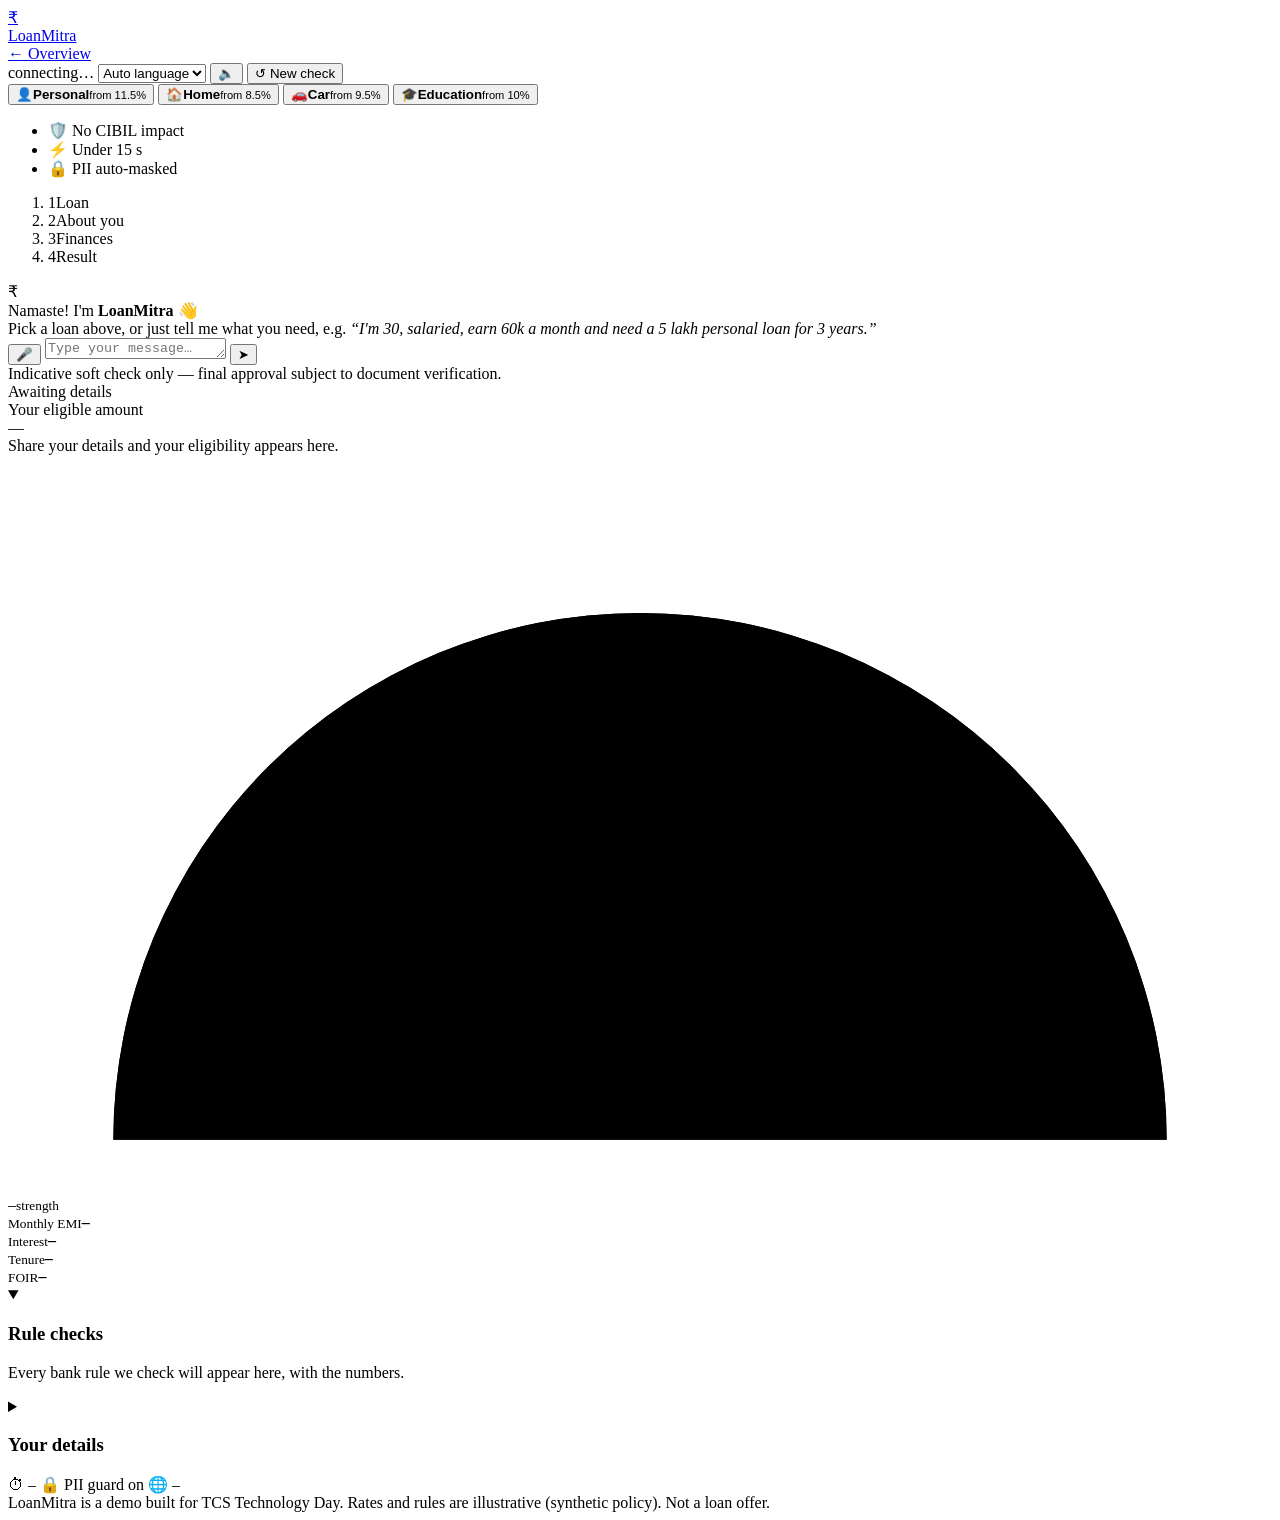
==== frontend/chat.html @ fb0022bc "Landing page tells the story; chatbot moves to /chat / : problem statement, requirement-by-requireme" ====
<!doctype html>
<html lang="en">
<head>
  <meta charset="utf-8">
  <meta name="viewport" content="width=device-width, initial-scale=1">
  <title>LoanMitra — Check Loan Eligibility</title>
  <link rel="preconnect" href="https://fonts.googleapis.com">
  <link href="https://fonts.googleapis.com/css2?family=Inter:wght@400;500;600;700;800&family=Noto+Sans+Devanagari:wght@400;600&display=swap" rel="stylesheet">
  <link rel="stylesheet" href="/static/styles.css">
</head>
<body>
  <header class="topbar">
    <div class="wrap topbar-inner">
      <a class="brand" href="/" title="Back to overview">
        <div class="logo" aria-hidden="true">₹</div>
        <div>
          <div class="brand-name">LoanMitra</div>
          <div class="brand-sub">← Overview</div>
        </div>
      </a>
      <div class="controls">
        <span id="modeBadge" class="badge badge-muted" title="Which engine is answering">connecting…</span>
        <select id="langSelect" class="select" title="Reply language" aria-label="Reply language">
          <option value="auto">Auto language</option>
          <option value="en">English</option>
          <option value="hi">हिंदी</option>
          <option value="hinglish">Hinglish</option>
        </select>
        <button id="ttsBtn" class="icon-btn" title="Read replies aloud" aria-pressed="false" aria-label="Read replies aloud">🔈</button>
        <button id="resetBtn" class="btn-ghost">↺ New check</button>
      </div>
    </div>
  </header>

  <section class="appbar">
    <div class="wrap">
      <div class="products" role="tablist" aria-label="Choose a loan">
        <button class="product" data-type="personal" role="tab"><span class="p-ico">👤</span><span><b>Personal</b><small>from 11.5%</small></span></button>
        <button class="product" data-type="home" role="tab"><span class="p-ico">🏠</span><span><b>Home</b><small>from 8.5%</small></span></button>
        <button class="product" data-type="auto" role="tab"><span class="p-ico">🚗</span><span><b>Car</b><small>from 9.5%</small></span></button>
        <button class="product" data-type="education" role="tab"><span class="p-ico">🎓</span><span><b>Education</b><small>from 10%</small></span></button>
      </div>
      <ul class="trust">
        <li>🛡️ No CIBIL impact</li><li>⚡ Under 15 s</li><li>🔒 PII auto-masked</li>
      </ul>
    </div>
  </section>

  <main class="wrap layout">
    <!-- ================= Chat ================= -->
    <section class="chat card" aria-label="Chat with LoanMitra">
      <ol class="stepper" id="stepper" aria-label="Progress">
        <li data-step="0"><span>1</span>Loan</li>
        <li data-step="1"><span>2</span>About you</li>
        <li data-step="2"><span>3</span>Finances</li>
        <li data-step="3"><span>4</span>Result</li>
      </ol>

      <div id="messages" class="messages" aria-live="polite">
        <div class="msg bot">
          <div class="avatar" aria-hidden="true">₹</div>
          <div class="bubble">
            Namaste! I'm <b>LoanMitra</b> 👋<br>
            Pick a loan above, or just tell me what you need, e.g. <i>“I'm 30, salaried, earn 60k a month and need a 5 lakh personal loan for 3 years.”</i>
          </div>
        </div>
      </div>

      <div id="quick" class="quick" aria-label="Quick replies"></div>

      <form id="composer" class="composer" autocomplete="off">
        <button type="button" id="micBtn" class="mic" title="Speak" aria-label="Speak">🎤</button>
        <textarea id="input" rows="1" placeholder="Type your message…" aria-label="Message"></textarea>
        <button type="submit" id="sendBtn" class="btn-primary" aria-label="Send">➤</button>
      </form>
      <div class="hint">Indicative soft check only — final approval subject to document verification.</div>
    </section>

    <!-- ================= Result / dashboard ================= -->
    <aside class="dash">
      <div class="card result" id="resultCard">
        <div class="result-top">
          <div>
            <div id="statusPill" class="pill pill-idle">Awaiting details</div>
            <div class="result-label" id="resultLabel">Your eligible amount</div>
            <div class="result-amount" id="resultAmount">—</div>
            <div class="result-sub" id="resultSub">Share your details and your eligibility appears here.</div>
          </div>
          <div class="gauge-wrap">
            <svg class="gauge" viewBox="0 0 120 70" aria-hidden="true">
              <path class="gauge-track" d="M10 65 A50 50 0 0 1 110 65" />
              <path id="gaugeFill" class="gauge-fill" d="M10 65 A50 50 0 0 1 110 65" />
            </svg>
            <div class="gauge-label"><span id="gaugeScore">–</span><small>strength</small></div>
          </div>
        </div>
        <div class="kpis">
          <div class="kpi"><small>Monthly EMI</small><strong id="kpiEmi">–</strong></div>
          <div class="kpi"><small>Interest</small><strong id="kpiRate">–</strong></div>
          <div class="kpi"><small>Tenure</small><strong id="kpiTenure">–</strong></div>
          <div class="kpi"><small>FOIR</small><strong id="kpiFoir">–</strong></div>
        </div>
      </div>

      <div class="card" id="simCard" hidden>
        <h3>Try a different amount or tenure</h3>
        <label class="slider">
          <span>Loan amount <b id="simAmountVal">–</b></span>
          <input type="range" id="simAmount" min="0" max="100" step="1">
        </label>
        <label class="slider">
          <span>Tenure <b id="simTenureVal">–</b></span>
          <input type="range" id="simTenure" min="1" max="30" step="1">
        </label>
        <div class="sim-out" id="simOut" aria-live="polite"></div>
      </div>

      <div class="card" id="stepsCard" hidden>
        <h3>How to improve your chances</h3>
        <ul id="stepsList" class="steps"></ul>
      </div>

      <details class="card fold" open>
        <summary><h3>Rule checks</h3></summary>
        <ul id="checksList" class="checks"></ul>
        <p class="muted" id="checksEmpty">Every bank rule we check will appear here, with the numbers.</p>
      </details>

      <details class="card fold">
        <summary><h3>Your details <span id="profileProgress" class="muted"></span></h3></summary>
        <ul id="profileList" class="profile-list"></ul>
      </details>

      <details class="card fold" id="docsCard" hidden>
        <summary><h3>Documents to keep ready</h3></summary>
        <ul id="docsList" class="docs"></ul>
      </details>

      <div class="meta">
        <span id="latencyBadge" class="badge badge-muted">⏱ –</span>
        <span id="piiBadge" class="badge badge-muted">🔒 PII guard on</span>
        <span id="langBadge" class="badge badge-muted">🌐 –</span>
      </div>
    </aside>
  </main>

  <footer class="footer wrap">
    LoanMitra is a demo built for TCS Technology Day. Rates and rules are illustrative (synthetic policy). Not a loan offer.
  </footer>

  <script src="/static/app.js"></script>
</body>
</html>
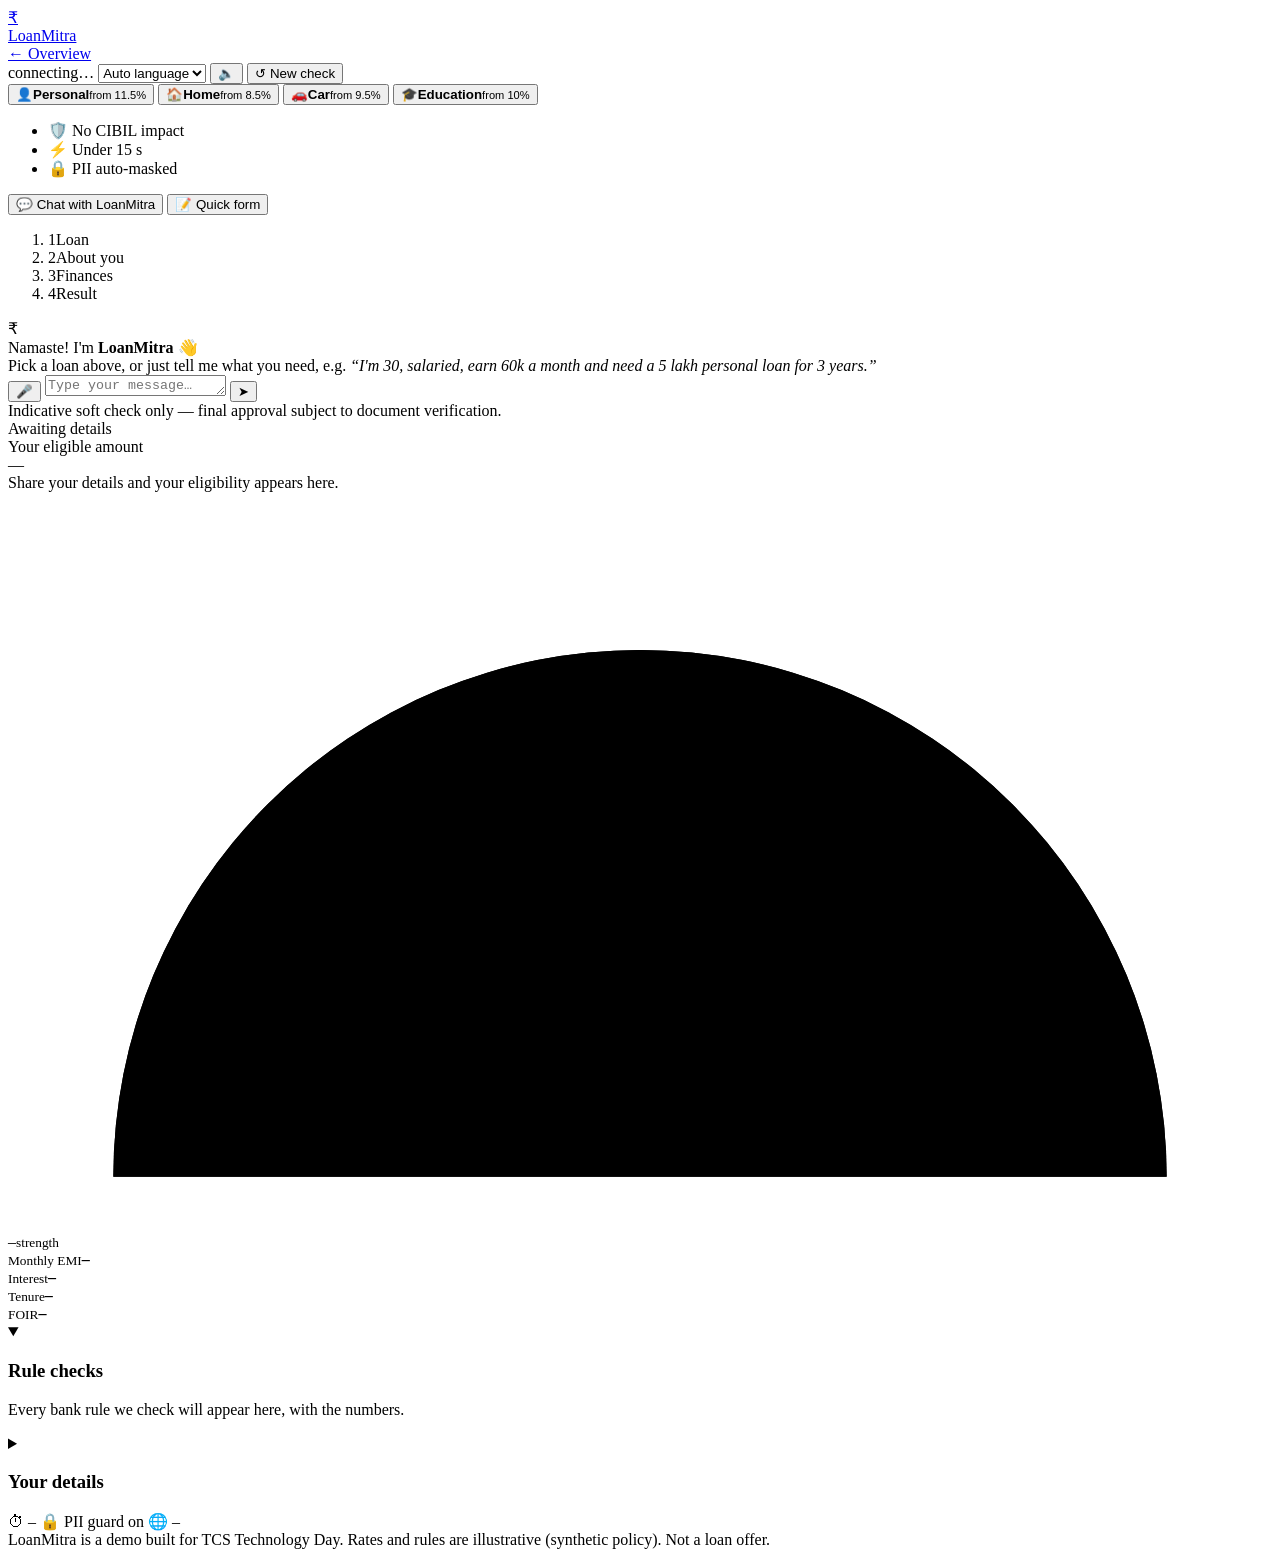
==== commit 892d862a: "Fix English-in/Hindi-out drift, shorten replies, add Quick form tab - Every model turn carries an ex" ====
--- a/frontend/chat.html
+++ b/frontend/chat.html
@@ -49,6 +49,12 @@
   <main class="wrap layout">
     <!-- ================= Chat ================= -->
     <section class="chat card" aria-label="Chat with LoanMitra">
+      <div class="mode-tabs" role="tablist" aria-label="How do you want to check?">
+        <button type="button" class="mode-tab" id="tabChat" role="tab" aria-selected="true">💬 Chat with LoanMitra</button>
+        <button type="button" class="mode-tab" id="tabForm" role="tab" aria-selected="false">📝 Quick form</button>
+      </div>
+
+      <div id="chatPanel" class="panel">
       <ol class="stepper" id="stepper" aria-label="Progress">
         <li data-step="0"><span>1</span>Loan</li>
         <li data-step="1"><span>2</span>About you</li>
@@ -74,6 +80,59 @@
         <button type="submit" id="sendBtn" class="btn-primary" aria-label="Send">➤</button>
       </form>
       <div class="hint">Indicative soft check only — final approval subject to document verification.</div>
+      </div>
+
+      <div id="formPanel" class="panel form-panel" hidden>
+        <form id="quickForm" class="qform" novalidate>
+          <p class="form-intro">Prefer a form? Fill these in and get your result instantly. Nothing is stored.</p>
+          <div class="fgrid">
+            <label class="field full"><span>Loan type</span>
+              <select id="fType" required>
+                <option value="personal">Personal loan</option>
+                <option value="home">Home loan</option>
+                <option value="auto">Car loan</option>
+                <option value="education">Education loan</option>
+              </select></label>
+            <label class="field"><span>Loan amount (₹)</span><input id="fAmount" type="number" inputmode="numeric" min="10000" step="10000" placeholder="500000" required><small class="fmt" data-for="fAmount"></small></label>
+            <label class="field"><span>Repay over (years)</span><input id="fTenure" type="number" inputmode="decimal" min="1" max="30" step="1" placeholder="3" required></label>
+            <label class="field"><span>Your age</span><input id="fAge" type="number" inputmode="numeric" min="17" max="80" placeholder="30" required></label>
+
+            <label class="field" data-show="personal home auto"><span>Employment</span>
+              <select id="fEmp">
+                <option value="salaried">Salaried</option>
+                <option value="self_employed">Self-employed / business</option>
+                <option value="not_employed">Not working</option>
+              </select></label>
+            <label class="field" data-show="personal home auto"><span>Net monthly income (₹)</span><input id="fIncome" type="number" inputmode="numeric" min="0" step="1000" placeholder="60000"><small class="fmt" data-for="fIncome"></small></label>
+            <label class="field" data-show="personal home auto"><span>Credit score (CIBIL)</span>
+              <select id="fScore">
+                <option value="780">750 and above (excellent)</option>
+                <option value="725">700 – 749 (good)</option>
+                <option value="675">650 – 699 (fair)</option>
+                <option value="620">Below 650</option>
+                <option value="unknown">I don't know</option>
+              </select></label>
+            <label class="field" data-show="personal home auto"><span>Existing EMIs per month (₹)</span><input id="fEmi" type="number" inputmode="numeric" min="0" step="500" value="0"></label>
+            <label class="field" data-show="home"><span>Property value (₹)</span><input id="fProperty" type="number" inputmode="numeric" min="100000" step="100000" placeholder="7000000"><small class="fmt" data-for="fProperty"></small></label>
+            <label class="field" data-show="auto"><span>Vehicle on-road price (₹)</span><input id="fVehicle" type="number" inputmode="numeric" min="50000" step="10000" placeholder="1000000"><small class="fmt" data-for="fVehicle"></small></label>
+
+            <label class="field" data-show="education"><span>Where is the course?</span>
+              <select id="fAbroad"><option value="false">In India</option><option value="true">Abroad</option></select></label>
+            <label class="field" data-show="education"><span>Parent / guardian monthly income (₹)</span><input id="fCoIncome" type="number" inputmode="numeric" min="0" step="1000" placeholder="80000"><small class="fmt" data-for="fCoIncome"></small></label>
+            <label class="field" data-show="education"><span>Parent / guardian credit score</span>
+              <select id="fCoScore">
+                <option value="780">750 and above</option><option value="725">700 – 749</option>
+                <option value="675">650 – 699</option><option value="620">Below 650</option><option value="unknown">Don't know</option>
+              </select></label>
+            <label class="field" data-show="education"><span>Parent / guardian EMIs per month (₹)</span><input id="fCoEmi" type="number" inputmode="numeric" min="0" step="500" value="0"></label>
+          </div>
+          <div class="form-actions">
+            <button type="submit" class="btn-cta">Check eligibility</button>
+            <span class="muted">Soft check · no CIBIL impact</span>
+          </div>
+          <div id="formResult" class="form-result" hidden aria-live="polite"></div>
+        </form>
+      </div>
     </section>
 
     <!-- ================= Result / dashboard ================= -->
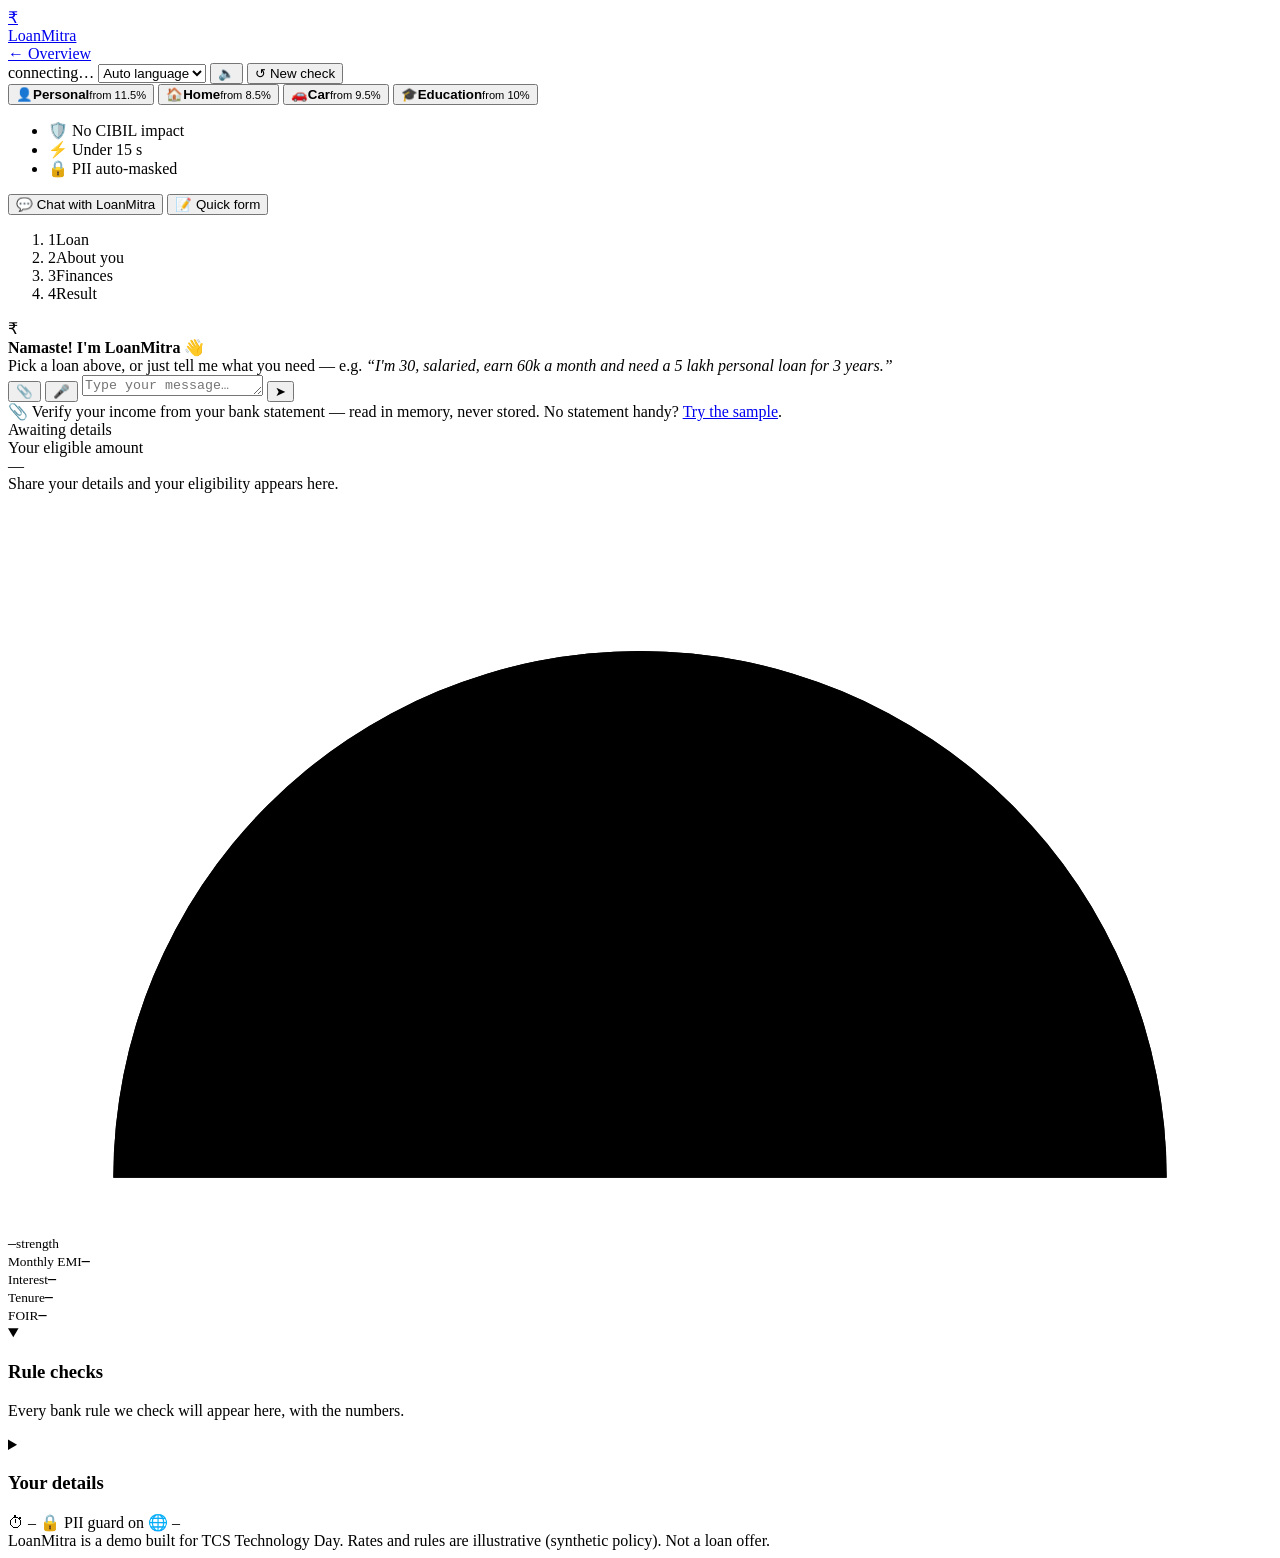
==== commit 9edd6bba: "Live bank-statement analysis (PDF/CSV, in memory) + UI fixes - /api/statement/analyze: consent requi" ====
--- a/frontend/chat.html
+++ b/frontend/chat.html
@@ -5,7 +5,7 @@
   <meta name="viewport" content="width=device-width, initial-scale=1">
   <title>LoanMitra — Check Loan Eligibility</title>
   <link rel="preconnect" href="https://fonts.googleapis.com">
-  <link href="https://fonts.googleapis.com/css2?family=Inter:wght@400;500;600;700;800&family=Noto+Sans+Devanagari:wght@400;600&display=swap" rel="stylesheet">
+  <link href="https://fonts.googleapis.com/css2?family=Syne:wght@700;800&family=Manrope:wght@400;500;600;700;800&family=Noto+Sans+Devanagari:wght@400;600&display=swap" rel="stylesheet">
   <link rel="stylesheet" href="/static/styles.css">
 </head>
 <body>
@@ -25,6 +25,15 @@
           <option value="en">English</option>
           <option value="hi">हिंदी</option>
           <option value="hinglish">Hinglish</option>
+          <option value="bn">বাংলা</option>
+          <option value="ta">தமிழ்</option>
+          <option value="te">తెలుగు</option>
+          <option value="mr">मराठी</option>
+          <option value="gu">ગુજરાતી</option>
+          <option value="kn">ಕನ್ನಡ</option>
+          <option value="ml">മലയാളം</option>
+          <option value="pa">ਪੰਜਾਬੀ</option>
+          <option value="od">ଓଡ଼ିଆ</option>
         </select>
         <button id="ttsBtn" class="icon-btn" title="Read replies aloud" aria-pressed="false" aria-label="Read replies aloud">🔈</button>
         <button id="resetBtn" class="btn-ghost">↺ New check</button>
@@ -65,26 +74,40 @@
       <div id="messages" class="messages" aria-live="polite">
         <div class="msg bot">
           <div class="avatar" aria-hidden="true">₹</div>
-          <div class="bubble">
-            Namaste! I'm <b>LoanMitra</b> 👋<br>
-            Pick a loan above, or just tell me what you need, e.g. <i>“I'm 30, salaried, earn 60k a month and need a 5 lakh personal loan for 3 years.”</i>
-          </div>
+          <div class="bubble welcome"><b>Namaste! I'm LoanMitra 👋</b><br>Pick a loan above, or just tell me what you need — e.g. <i>“I'm 30, salaried, earn 60k a month and need a 5 lakh personal loan for 3 years.”</i></div>
         </div>
       </div>
 
       <div id="quick" class="quick" aria-label="Quick replies"></div>
 
       <form id="composer" class="composer" autocomplete="off">
+        <button type="button" id="attachBtn" class="mic" title="Upload bank statement (PDF/CSV) to verify income" aria-label="Upload bank statement">📎</button>
+        <input type="file" id="stmtFile" accept=".pdf,.csv,application/pdf,text/csv" hidden>
         <button type="button" id="micBtn" class="mic" title="Speak" aria-label="Speak">🎤</button>
         <textarea id="input" rows="1" placeholder="Type your message…" aria-label="Message"></textarea>
         <button type="submit" id="sendBtn" class="btn-primary" aria-label="Send">➤</button>
       </form>
-      <div class="hint">Indicative soft check only — final approval subject to document verification.</div>
+      <div class="hint">📎 Verify your income from your bank statement — read in memory, never stored. No statement handy? <a href="/static/sample_statement.pdf" download>Try the sample</a>.</div>
       </div>
 
       <div id="formPanel" class="panel form-panel" hidden>
         <form id="quickForm" class="qform" novalidate>
           <p class="form-intro">Prefer a form? Fill these in and get your result instantly. Nothing is stored.</p>
+          <div class="autofill">
+            <div class="autofill-head"><b>⚡ Fetch my details</b> <span class="sim-tag">simulated bureau + Account Aggregator</span></div>
+            <div class="autofill-row">
+              <input id="fMobile4" type="text" inputmode="numeric" maxlength="4" pattern="[0-9]{4}" placeholder="Mobile last 4 digits" aria-label="Mobile number, last 4 digits">
+              <label class="consent"><input id="fConsent" type="checkbox"> I consent to a soft credit check and bank-statement read</label>
+              <button type="button" id="fetchBtn" class="btn-ghost">Fetch</button>
+            </div>
+            <div id="fetchOut" class="muted" aria-live="polite"></div>
+            <div class="autofill-head stmt-head"><b>📄 Or verify from your bank statement</b> <span class="live-tag">live analysis · not stored</span></div>
+            <div class="autofill-row">
+              <input type="file" id="fStmt" accept=".pdf,.csv,application/pdf,text/csv" aria-label="Bank statement PDF or CSV">
+              <a class="muted" href="/static/sample_statement.pdf" download>Sample statement</a>
+            </div>
+            <div id="stmtOut" class="muted" aria-live="polite"></div>
+          </div>
           <div class="fgrid">
             <label class="field full"><span>Loan type</span>
               <select id="fType" required>
@@ -159,6 +182,11 @@
           <div class="kpi"><small>Tenure</small><strong id="kpiTenure">–</strong></div>
           <div class="kpi"><small>FOIR</small><strong id="kpiFoir">–</strong></div>
         </div>
+      </div>
+
+      <div class="card" id="lendersCard" hidden>
+        <h3>Compare banks <span class="sim-tag">simulated lender panel</span></h3>
+        <div id="lendersList" class="lenders"></div>
       </div>
 
       <div class="card" id="simCard" hidden>
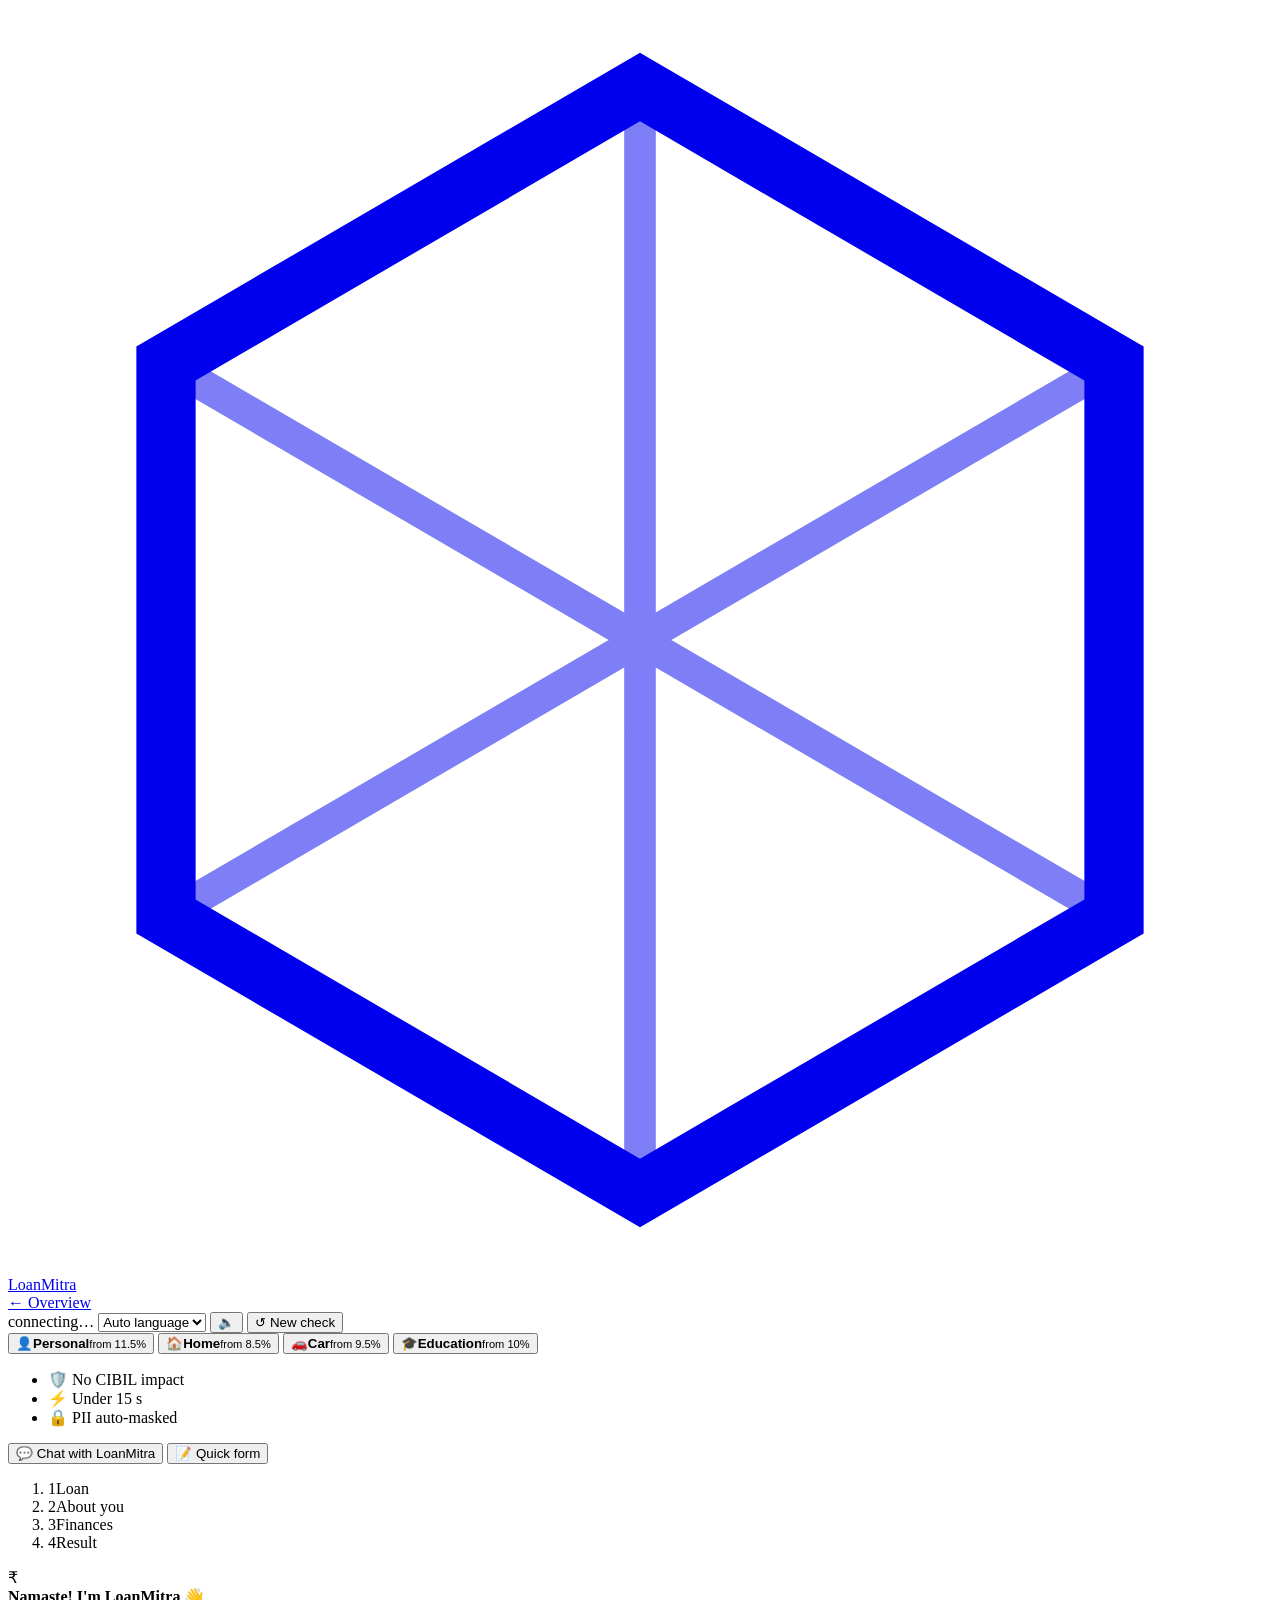
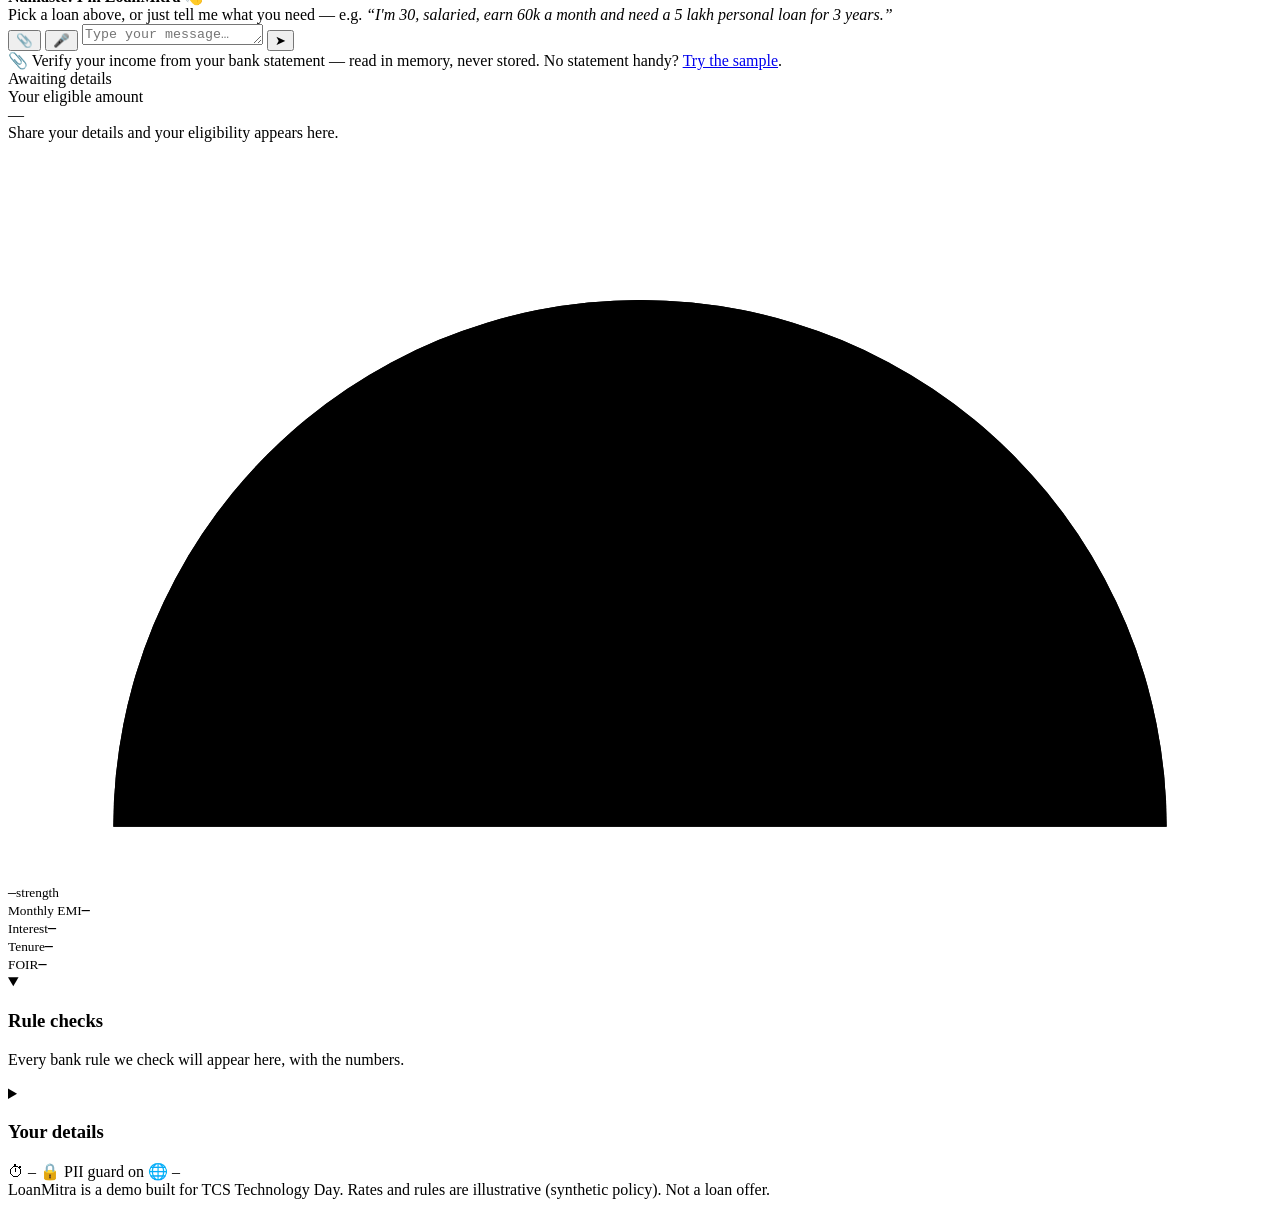
==== commit 6e2aa2eb: "Ice-inspired redesign with an original Three.js scroll story - Design tokens: #A0A5B1 atmosphere, #D" ====
--- a/frontend/chat.html
+++ b/frontend/chat.html
@@ -5,14 +5,14 @@
   <meta name="viewport" content="width=device-width, initial-scale=1">
   <title>LoanMitra — Check Loan Eligibility</title>
   <link rel="preconnect" href="https://fonts.googleapis.com">
-  <link href="https://fonts.googleapis.com/css2?family=Syne:wght@700;800&family=Manrope:wght@400;500;600;700;800&family=Noto+Sans+Devanagari:wght@400;600&display=swap" rel="stylesheet">
+  <link href="https://fonts.googleapis.com/css2?family=Instrument+Serif:ital@0;1&family=Inter:wght@400;500;600;700&family=JetBrains+Mono:wght@400;500&family=Noto+Sans+Devanagari:wght@400;600&display=swap" rel="stylesheet">
   <link rel="stylesheet" href="/static/styles.css">
 </head>
 <body>
   <header class="topbar">
     <div class="wrap topbar-inner">
       <a class="brand" href="/" title="Back to overview">
-        <div class="logo" aria-hidden="true">₹</div>
+        <svg class="logo-mark" viewBox="0 0 32 32" aria-hidden="true"><path d="M16 2 28 9v14l-12 7L4 23V9z" fill="none" stroke="currentColor" stroke-width="1.5"/><path d="M16 2v28M4 9l24 14M28 9 4 23" stroke="currentColor" stroke-width=".8" opacity=".5"/></svg>
         <div>
           <div class="brand-name">LoanMitra</div>
           <div class="brand-sub">← Overview</div>
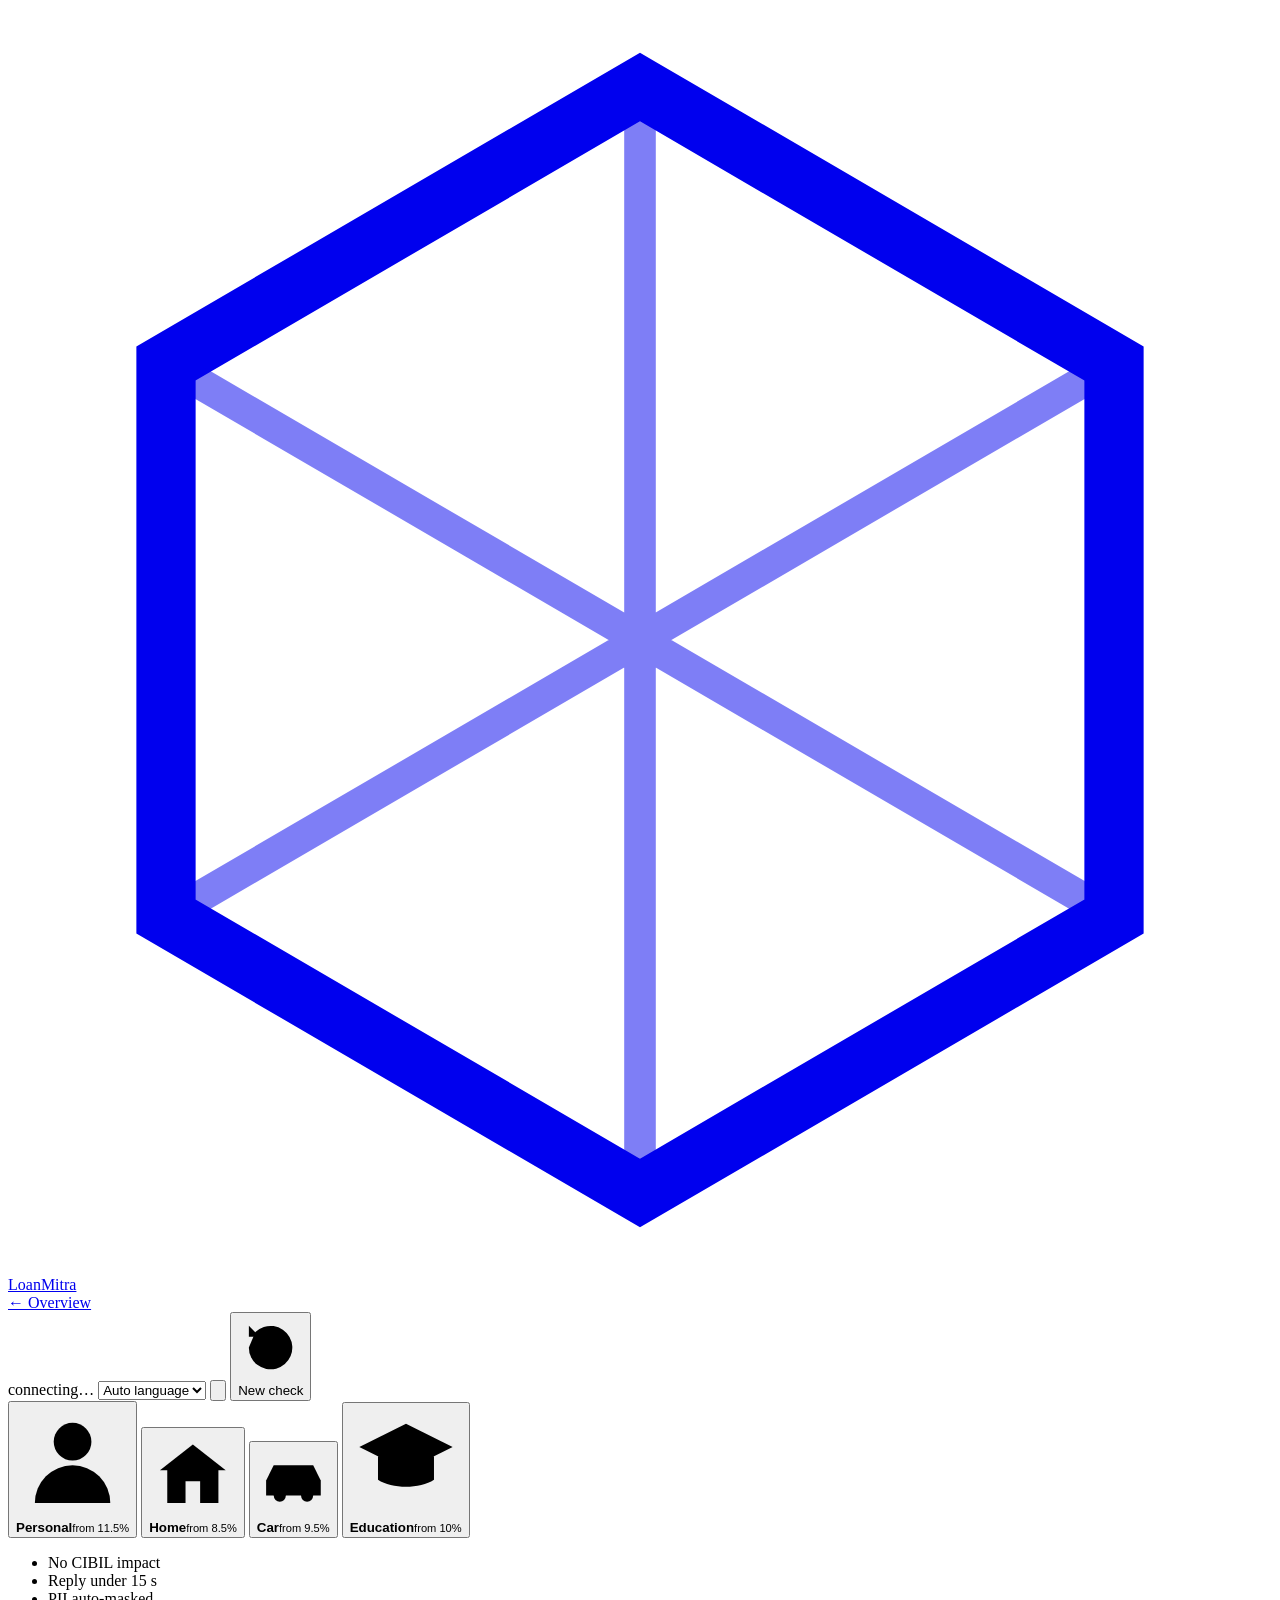
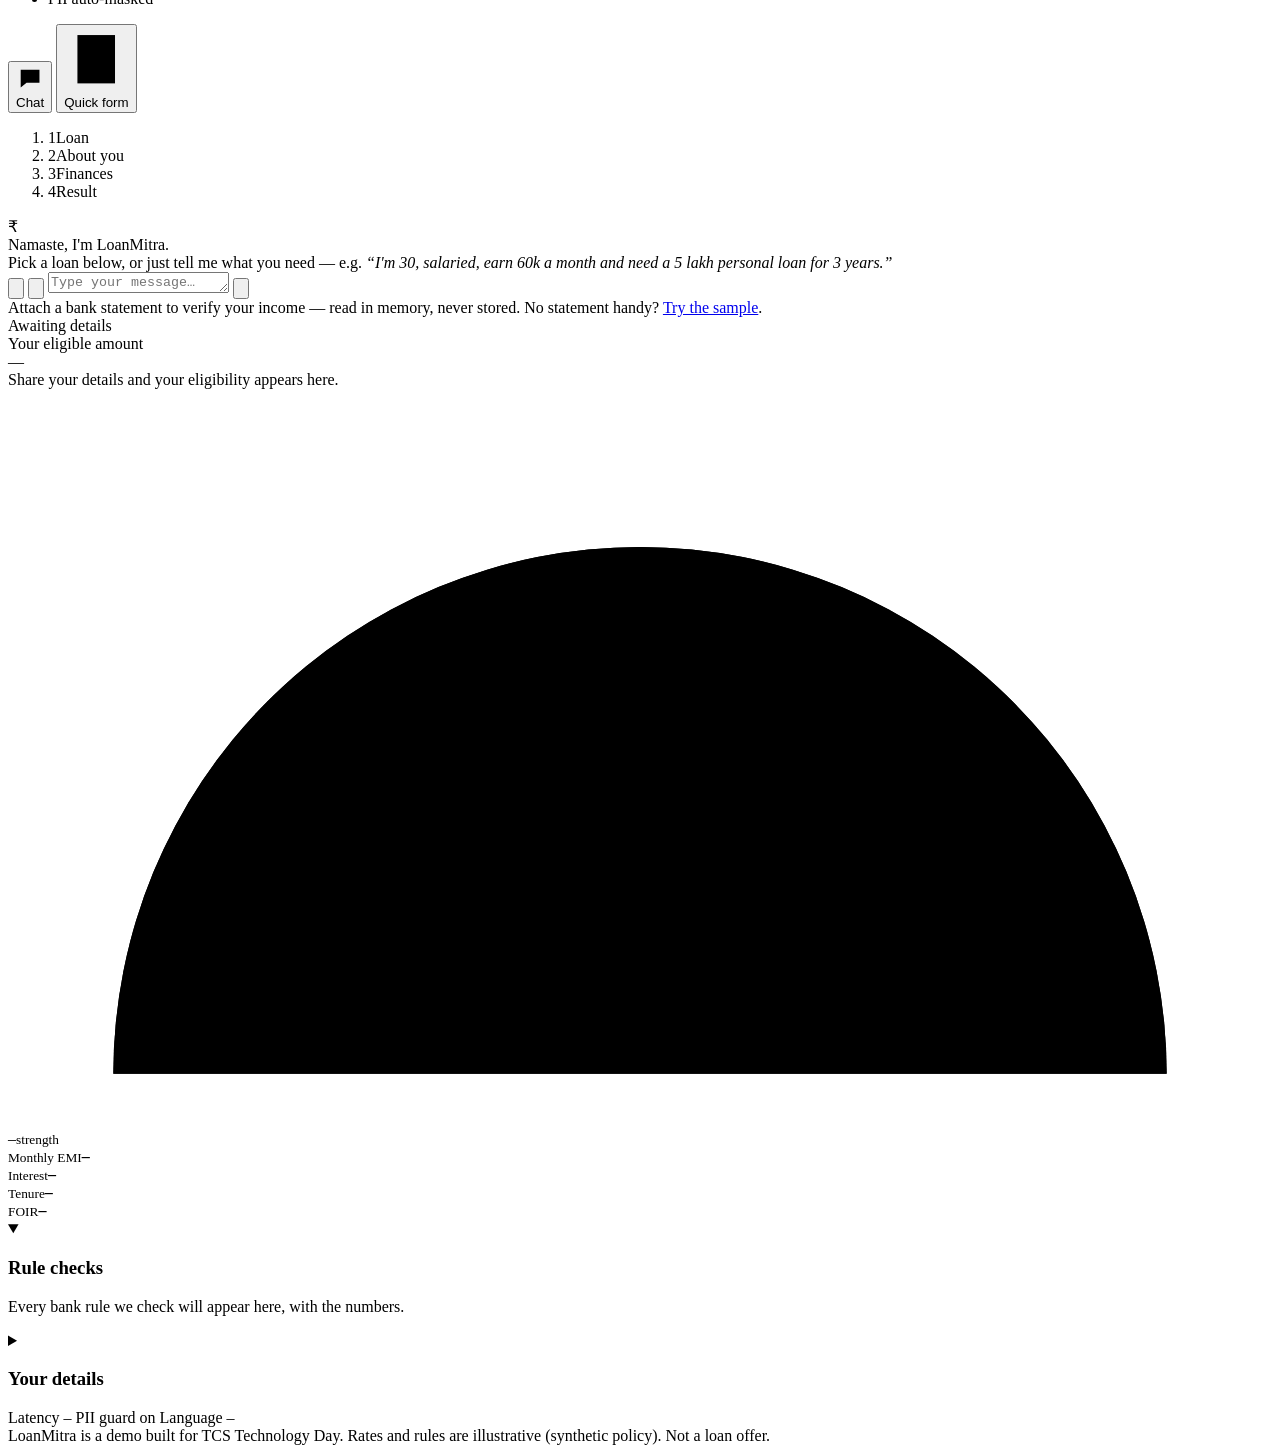
==== commit b41396c6: "Unify chat page with the ice design system; add realistic demo bank statement" ====
--- a/frontend/chat.html
+++ b/frontend/chat.html
@@ -35,8 +35,8 @@
           <option value="pa">ਪੰਜਾਬੀ</option>
           <option value="od">ଓଡ଼ିଆ</option>
         </select>
-        <button id="ttsBtn" class="icon-btn" title="Read replies aloud" aria-pressed="false" aria-label="Read replies aloud">🔈</button>
-        <button id="resetBtn" class="btn-ghost">↺ New check</button>
+        <button id="ttsBtn" class="icon-btn" title="Read replies aloud" aria-pressed="false" aria-label="Read replies aloud"><svg class="ico" viewBox="0 0 24 24" aria-hidden="true"><path d="M4 9h4l5-4v14l-5-4H4z"/><path d="M17 10l4 4M21 10l-4 4"/></svg></button>
+        <button id="resetBtn" class="btn-ghost"><svg class="ico" viewBox="0 0 24 24" aria-hidden="true"><path d="M4 12a8 8 0 1 0 2.4-5.7"/><path d="M4 4v4h4"/></svg><span class="resetText">New check</span></button>
       </div>
     </div>
   </header>
@@ -44,13 +44,13 @@
   <section class="appbar">
     <div class="wrap">
       <div class="products" role="tablist" aria-label="Choose a loan">
-        <button class="product" data-type="personal" role="tab"><span class="p-ico">👤</span><span><b>Personal</b><small>from 11.5%</small></span></button>
-        <button class="product" data-type="home" role="tab"><span class="p-ico">🏠</span><span><b>Home</b><small>from 8.5%</small></span></button>
-        <button class="product" data-type="auto" role="tab"><span class="p-ico">🚗</span><span><b>Car</b><small>from 9.5%</small></span></button>
-        <button class="product" data-type="education" role="tab"><span class="p-ico">🎓</span><span><b>Education</b><small>from 10%</small></span></button>
+        <button class="product" data-type="personal" role="tab"><svg class="ico" viewBox="0 0 24 24" aria-hidden="true"><circle cx="12" cy="8" r="4"/><path d="M4 21a8 8 0 0 1 16 0"/></svg><span><b>Personal</b><small>from 11.5%</small></span></button>
+        <button class="product" data-type="home" role="tab"><svg class="ico" viewBox="0 0 24 24" aria-hidden="true"><path d="M3 11 12 4l9 7"/><path d="M5 10v10h14V10M10 20v-6h4v6"/></svg><span><b>Home</b><small>from 8.5%</small></span></button>
+        <button class="product" data-type="auto" role="tab"><svg class="ico" viewBox="0 0 24 24" aria-hidden="true"><path d="M5 17H3v-5l2.5-5h13L21 12v5h-2"/><circle cx="7.5" cy="17" r="2"/><circle cx="16.5" cy="17" r="2"/><path d="M9.5 17h5M3 12h18"/></svg><span><b>Car</b><small>from 9.5%</small></span></button>
+        <button class="product" data-type="education" role="tab"><svg class="ico" viewBox="0 0 24 24" aria-hidden="true"><path d="M2 9l10-5 10 5-10 5z"/><path d="M6 11v5c3 2 9 2 12 0v-5M22 9v6"/></svg><span><b>Education</b><small>from 10%</small></span></button>
       </div>
       <ul class="trust">
-        <li>🛡️ No CIBIL impact</li><li>⚡ Under 15 s</li><li>🔒 PII auto-masked</li>
+        <li>No CIBIL impact</li><li>Reply under 15 s</li><li>PII auto-masked</li>
       </ul>
     </div>
   </section>
@@ -59,8 +59,8 @@
     <!-- ================= Chat ================= -->
     <section class="chat card" aria-label="Chat with LoanMitra">
       <div class="mode-tabs" role="tablist" aria-label="How do you want to check?">
-        <button type="button" class="mode-tab" id="tabChat" role="tab" aria-selected="true">💬 Chat with LoanMitra</button>
-        <button type="button" class="mode-tab" id="tabForm" role="tab" aria-selected="false">📝 Quick form</button>
+        <button type="button" class="mode-tab" id="tabChat" role="tab" aria-selected="true"><svg class="ico" viewBox="0 0 24 24" aria-hidden="true"><path d="M4 5h16v11H9l-5 4z"/></svg>Chat</button>
+        <button type="button" class="mode-tab" id="tabForm" role="tab" aria-selected="false"><svg class="ico" viewBox="0 0 24 24" aria-hidden="true"><rect x="5" y="3" width="14" height="18"/><path d="M9 8h6M9 12h6M9 16h4"/></svg>Quick form</button>
       </div>
 
       <div id="chatPanel" class="panel">
@@ -74,37 +74,37 @@
       <div id="messages" class="messages" aria-live="polite">
         <div class="msg bot">
           <div class="avatar" aria-hidden="true">₹</div>
-          <div class="bubble welcome"><b>Namaste! I'm LoanMitra 👋</b><br>Pick a loan above, or just tell me what you need — e.g. <i>“I'm 30, salaried, earn 60k a month and need a 5 lakh personal loan for 3 years.”</i></div>
+          <div class="bubble welcome"><div class="lead">Namaste, I'm LoanMitra.</div>Pick a loan below, or just tell me what you need — e.g. <i>“I'm 30, salaried, earn 60k a month and need a 5 lakh personal loan for 3 years.”</i></div>
         </div>
       </div>
 
       <div id="quick" class="quick" aria-label="Quick replies"></div>
 
       <form id="composer" class="composer" autocomplete="off">
-        <button type="button" id="attachBtn" class="mic" title="Upload bank statement (PDF/CSV) to verify income" aria-label="Upload bank statement">📎</button>
+        <button type="button" id="attachBtn" class="mic" aria-label="Upload bank statement (PDF or CSV)"><svg class="ico" viewBox="0 0 24 24" aria-hidden="true"><path d="M20 11.5 12 19.5a5 5 0 0 1-7-7l8-8a3.3 3.3 0 0 1 4.7 4.7l-8 8a1.7 1.7 0 0 1-2.4-2.4l7.4-7.4"/></svg></button>
         <input type="file" id="stmtFile" accept=".pdf,.csv,application/pdf,text/csv" hidden>
-        <button type="button" id="micBtn" class="mic" title="Speak" aria-label="Speak">🎤</button>
+        <button type="button" id="micBtn" class="mic" aria-label="Speak"><svg class="ico" viewBox="0 0 24 24" aria-hidden="true"><rect x="9" y="3" width="6" height="11" rx="3"/><path d="M5 11a7 7 0 0 0 14 0M12 18v3"/></svg></button>
         <textarea id="input" rows="1" placeholder="Type your message…" aria-label="Message"></textarea>
-        <button type="submit" id="sendBtn" class="btn-primary" aria-label="Send">➤</button>
+        <button type="submit" id="sendBtn" class="btn-primary" aria-label="Send"><svg class="ico" viewBox="0 0 24 24" aria-hidden="true"><path d="M5 12h14M13 6l6 6-6 6"/></svg></button>
       </form>
-      <div class="hint">📎 Verify your income from your bank statement — read in memory, never stored. No statement handy? <a href="/static/sample_statement.pdf" download>Try the sample</a>.</div>
+      <div class="hint">Attach a bank statement to verify your income — read in memory, never stored. No statement handy? <a href="/static/demo_statement.pdf" download>Try the sample</a>.</div>
       </div>
 
       <div id="formPanel" class="panel form-panel" hidden>
         <form id="quickForm" class="qform" novalidate>
           <p class="form-intro">Prefer a form? Fill these in and get your result instantly. Nothing is stored.</p>
           <div class="autofill">
-            <div class="autofill-head"><b>⚡ Fetch my details</b> <span class="sim-tag">simulated bureau + Account Aggregator</span></div>
+            <div class="autofill-head"><b>Fetch my details</b> <span class="sim-tag">simulated bureau + Account Aggregator</span></div>
             <div class="autofill-row">
               <input id="fMobile4" type="text" inputmode="numeric" maxlength="4" pattern="[0-9]{4}" placeholder="Mobile last 4 digits" aria-label="Mobile number, last 4 digits">
               <label class="consent"><input id="fConsent" type="checkbox"> I consent to a soft credit check and bank-statement read</label>
               <button type="button" id="fetchBtn" class="btn-ghost">Fetch</button>
             </div>
             <div id="fetchOut" class="muted" aria-live="polite"></div>
-            <div class="autofill-head stmt-head"><b>📄 Or verify from your bank statement</b> <span class="live-tag">live analysis · not stored</span></div>
+            <div class="autofill-head stmt-head"><b>Or verify from your bank statement</b> <span class="live-tag">live analysis · not stored</span></div>
             <div class="autofill-row">
               <input type="file" id="fStmt" accept=".pdf,.csv,application/pdf,text/csv" aria-label="Bank statement PDF or CSV">
-              <a class="muted" href="/static/sample_statement.pdf" download>Sample statement</a>
+              <a class="muted" href="/static/demo_statement.pdf" download>Sample statement</a>
             </div>
             <div id="stmtOut" class="muted" aria-live="polite"></div>
           </div>
@@ -224,9 +224,9 @@
       </details>
 
       <div class="meta">
-        <span id="latencyBadge" class="badge badge-muted">⏱ –</span>
-        <span id="piiBadge" class="badge badge-muted">🔒 PII guard on</span>
-        <span id="langBadge" class="badge badge-muted">🌐 –</span>
+        <span id="latencyBadge" class="badge badge-muted">Latency –</span>
+        <span id="piiBadge" class="badge badge-muted">PII guard on</span>
+        <span id="langBadge" class="badge badge-muted">Language –</span>
       </div>
     </aside>
   </main>
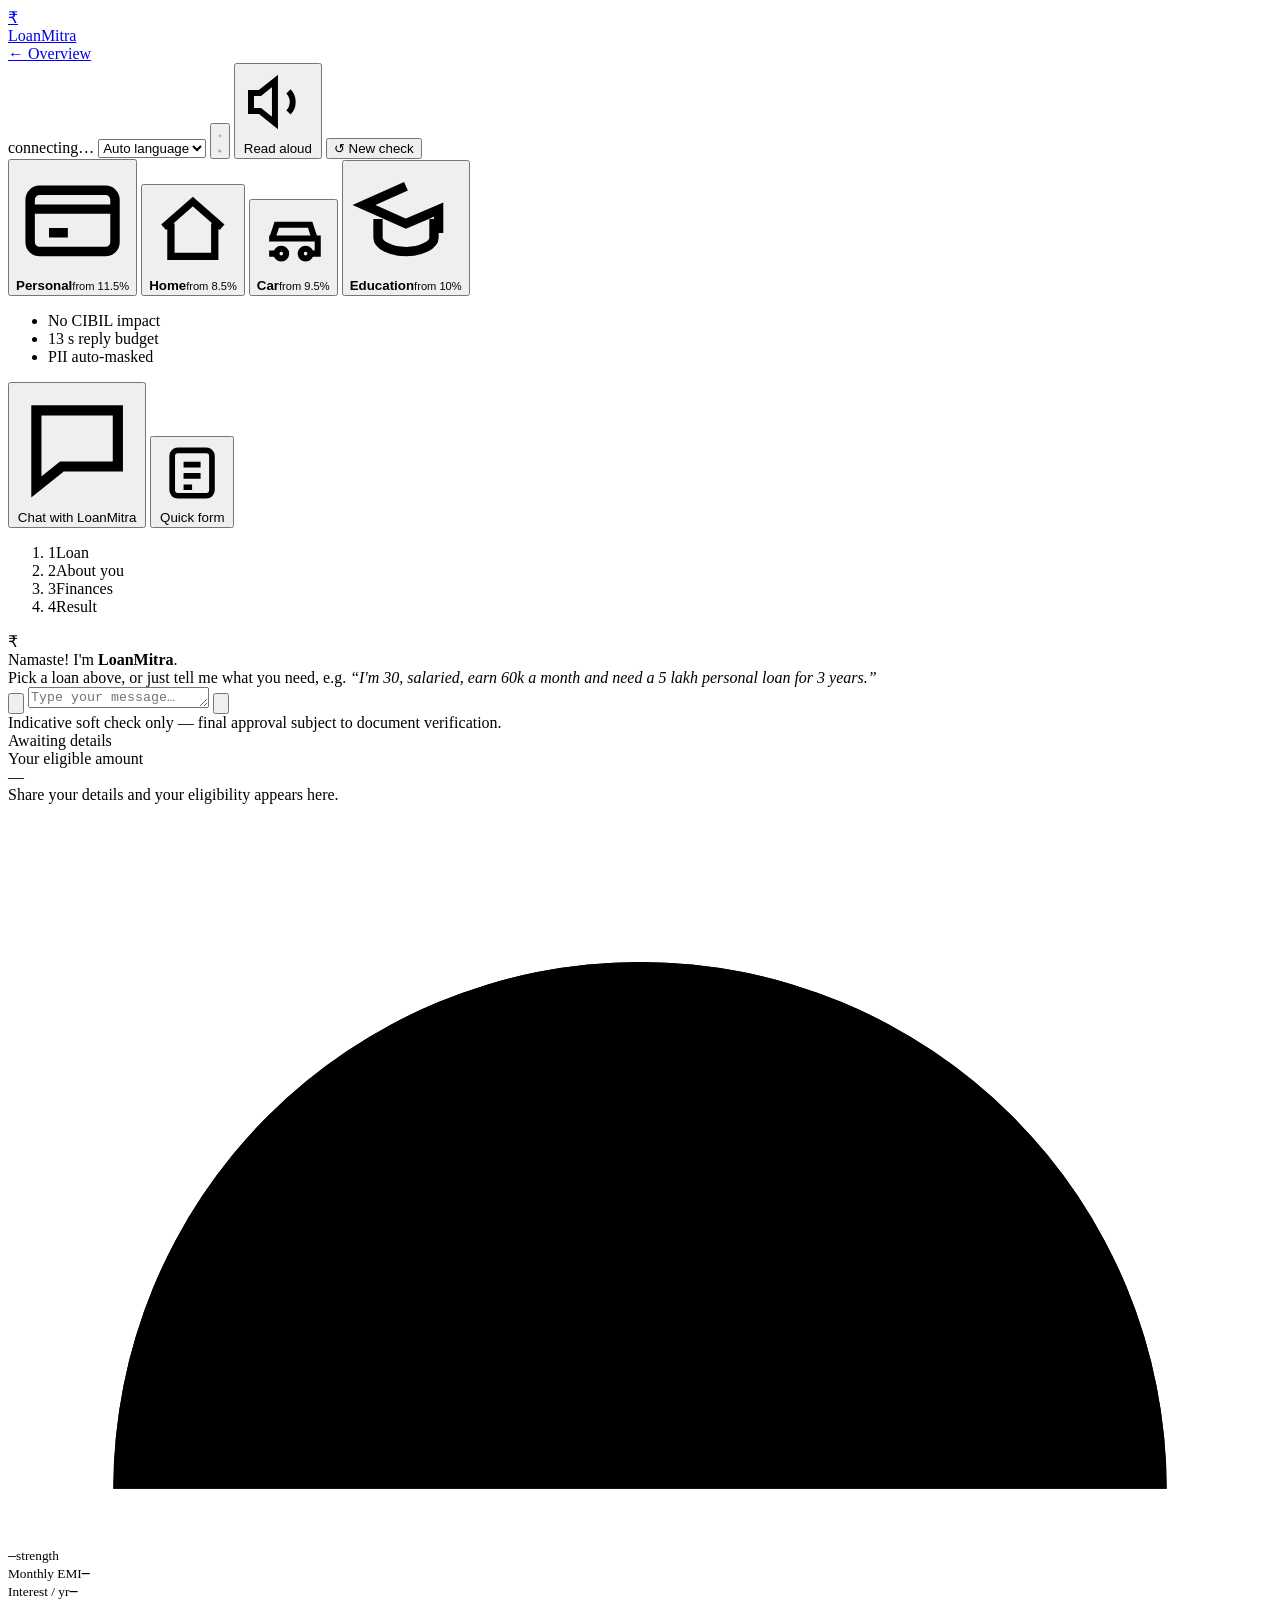
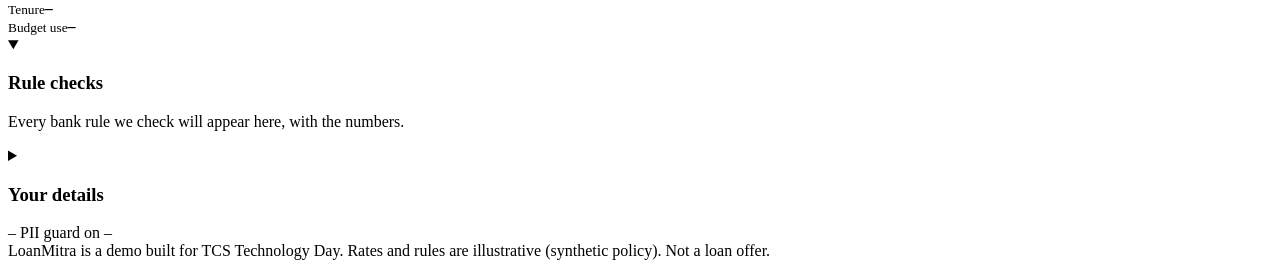
==== commit c8140a2d: "Muse: themed UI, claim fixes, nl34 alignment, LLM guards, robustness, eval upgrades - Shared theme (" ====
--- a/frontend/chat.html
+++ b/frontend/chat.html
@@ -3,16 +3,21 @@
 <head>
   <meta charset="utf-8">
   <meta name="viewport" content="width=device-width, initial-scale=1">
+  <meta name="description" content="LoanMitra — check your loan eligibility in plain words. Soft check, no CIBIL impact, nothing stored.">
   <title>LoanMitra — Check Loan Eligibility</title>
+  <link rel="icon" type="image/svg+xml" href="/static/favicon.svg">
   <link rel="preconnect" href="https://fonts.googleapis.com">
-  <link href="https://fonts.googleapis.com/css2?family=Instrument+Serif:ital@0;1&family=Inter:wght@400;500;600;700&family=JetBrains+Mono:wght@400;500&family=Noto+Sans+Devanagari:wght@400;600&display=swap" rel="stylesheet">
+  <link rel="preconnect" href="https://fonts.gstatic.com" crossorigin>
+  <link href="https://fonts.googleapis.com/css2?family=Inter:wght@400;500;600;700;800&family=Noto+Sans+Devanagari:wght@400;600&family=IBM+Plex+Mono:wght@500;600&display=swap" rel="stylesheet">
+  <link rel="stylesheet" href="/static/theme.css">
   <link rel="stylesheet" href="/static/styles.css">
 </head>
 <body>
+  <div class="topstrip" aria-hidden="true"></div>
   <header class="topbar">
     <div class="wrap topbar-inner">
       <a class="brand" href="/" title="Back to overview">
-        <svg class="logo-mark" viewBox="0 0 32 32" aria-hidden="true"><path d="M16 2 28 9v14l-12 7L4 23V9z" fill="none" stroke="currentColor" stroke-width="1.5"/><path d="M16 2v28M4 9l24 14M28 9 4 23" stroke="currentColor" stroke-width=".8" opacity=".5"/></svg>
+        <div class="logo" aria-hidden="true">₹</div>
         <div>
           <div class="brand-name">LoanMitra</div>
           <div class="brand-sub">← Overview</div>
@@ -25,18 +30,16 @@
           <option value="en">English</option>
           <option value="hi">हिंदी</option>
           <option value="hinglish">Hinglish</option>
-          <option value="bn">বাংলা</option>
-          <option value="ta">தமிழ்</option>
-          <option value="te">తెలుగు</option>
-          <option value="mr">मराठी</option>
-          <option value="gu">ગુજરાતી</option>
-          <option value="kn">ಕನ್ನಡ</option>
-          <option value="ml">മലയാളം</option>
-          <option value="pa">ਪੰਜਾਬੀ</option>
-          <option value="od">ଓଡ଼ିଆ</option>
         </select>
-        <button id="ttsBtn" class="icon-btn" title="Read replies aloud" aria-pressed="false" aria-label="Read replies aloud"><svg class="ico" viewBox="0 0 24 24" aria-hidden="true"><path d="M4 9h4l5-4v14l-5-4H4z"/><path d="M17 10l4 4M21 10l-4 4"/></svg></button>
-        <button id="resetBtn" class="btn-ghost"><svg class="ico" viewBox="0 0 24 24" aria-hidden="true"><path d="M4 12a8 8 0 1 0 2.4-5.7"/><path d="M4 4v4h4"/></svg><span class="resetText">New check</span></button>
+        <button id="themeBtn" class="icon-btn" title="Switch light / dark" aria-pressed="false" aria-label="Switch light or dark theme">
+          <svg class="sun" viewBox="0 0 24 24" fill="none" stroke="currentColor" stroke-width="2" aria-hidden="true"><circle cx="12" cy="12" r="4"/><path d="M12 2v2M12 20v2M4.9 4.9l1.4 1.4M17.7 17.7l1.4 1.4M2 12h2M20 12h2M4.9 19.1l1.4-1.4M17.7 6.3l1.4-1.4"/></svg>
+          <svg class="moon" viewBox="0 0 24 24" fill="none" stroke="currentColor" stroke-width="2" aria-hidden="true" hidden><path d="M20 13.5A8 8 0 0 1 10.5 4 8 8 0 1 0 20 13.5z"/></svg>
+        </button>
+        <button id="ttsBtn" class="icon-btn tts" title="Read replies aloud" aria-pressed="false" aria-label="Read replies aloud">
+          <svg viewBox="0 0 24 24" fill="none" stroke="currentColor" stroke-width="2" aria-hidden="true"><path d="M11 5 6 9H3v6h3l5 4z"/><path d="M15.5 8.5a5 5 0 0 1 0 7"/></svg>
+          <span class="lbl">Read aloud</span>
+        </button>
+        <button id="resetBtn" class="btn-ghost">↺ New check</button>
       </div>
     </div>
   </header>
@@ -44,13 +47,13 @@
   <section class="appbar">
     <div class="wrap">
       <div class="products" role="tablist" aria-label="Choose a loan">
-        <button class="product" data-type="personal" role="tab"><svg class="ico" viewBox="0 0 24 24" aria-hidden="true"><circle cx="12" cy="8" r="4"/><path d="M4 21a8 8 0 0 1 16 0"/></svg><span><b>Personal</b><small>from 11.5%</small></span></button>
-        <button class="product" data-type="home" role="tab"><svg class="ico" viewBox="0 0 24 24" aria-hidden="true"><path d="M3 11 12 4l9 7"/><path d="M5 10v10h14V10M10 20v-6h4v6"/></svg><span><b>Home</b><small>from 8.5%</small></span></button>
-        <button class="product" data-type="auto" role="tab"><svg class="ico" viewBox="0 0 24 24" aria-hidden="true"><path d="M5 17H3v-5l2.5-5h13L21 12v5h-2"/><circle cx="7.5" cy="17" r="2"/><circle cx="16.5" cy="17" r="2"/><path d="M9.5 17h5M3 12h18"/></svg><span><b>Car</b><small>from 9.5%</small></span></button>
-        <button class="product" data-type="education" role="tab"><svg class="ico" viewBox="0 0 24 24" aria-hidden="true"><path d="M2 9l10-5 10 5-10 5z"/><path d="M6 11v5c3 2 9 2 12 0v-5M22 9v6"/></svg><span><b>Education</b><small>from 10%</small></span></button>
+        <button class="product" data-type="personal" role="tab" aria-selected="false"><span class="p-ico"><svg viewBox="0 0 24 24" fill="none" stroke="currentColor" stroke-width="2" aria-hidden="true"><rect x="3" y="6" width="18" height="13" rx="2"/><path d="M3 10h18M7 15h4"/></svg></span><span><b>Personal</b><small>from 11.5%</small></span></button>
+        <button class="product" data-type="home" role="tab" aria-selected="false"><span class="p-ico"><svg viewBox="0 0 24 24" fill="none" stroke="currentColor" stroke-width="2" aria-hidden="true"><path d="M4 11 12 4l8 7M6 10v9h12v-9"/></svg></span><span><b>Home</b><small>from 8.5%</small></span></button>
+        <button class="product" data-type="auto" role="tab" aria-selected="false"><span class="p-ico"><svg viewBox="0 0 24 24" fill="none" stroke="currentColor" stroke-width="2" aria-hidden="true"><path d="M5 12l1.5-4.5h11L19 12M4 12h16v5h-2.5M4 17h2.5"/><circle cx="8" cy="17" r="1.6"/><circle cx="16" cy="17" r="1.6"/></svg></span><span><b>Car</b><small>from 9.5%</small></span></button>
+        <button class="product" data-type="education" role="tab" aria-selected="false"><span class="p-ico"><svg viewBox="0 0 24 24" fill="none" stroke="currentColor" stroke-width="2" aria-hidden="true"><path d="M12 5 3 9l9 4 7-3v5M6 12v4c0 1.5 2.7 3 6 3s6-1.5 6-3v-4"/></svg></span><span><b>Education</b><small>from 10%</small></span></button>
       </div>
       <ul class="trust">
-        <li>No CIBIL impact</li><li>Reply under 15 s</li><li>PII auto-masked</li>
+        <li>No CIBIL impact</li><li>13 s reply budget</li><li>PII auto-masked</li>
       </ul>
     </div>
   </section>
@@ -59,8 +62,8 @@
     <!-- ================= Chat ================= -->
     <section class="chat card" aria-label="Chat with LoanMitra">
       <div class="mode-tabs" role="tablist" aria-label="How do you want to check?">
-        <button type="button" class="mode-tab" id="tabChat" role="tab" aria-selected="true"><svg class="ico" viewBox="0 0 24 24" aria-hidden="true"><path d="M4 5h16v11H9l-5 4z"/></svg>Chat</button>
-        <button type="button" class="mode-tab" id="tabForm" role="tab" aria-selected="false"><svg class="ico" viewBox="0 0 24 24" aria-hidden="true"><rect x="5" y="3" width="14" height="18"/><path d="M9 8h6M9 12h6M9 16h4"/></svg>Quick form</button>
+        <button type="button" class="mode-tab" id="tabChat" role="tab" aria-selected="true"><svg viewBox="0 0 24 24" fill="none" stroke="currentColor" stroke-width="2" aria-hidden="true"><path d="M4 5h16v11H9l-5 4z"/></svg> Chat with LoanMitra</button>
+        <button type="button" class="mode-tab" id="tabForm" role="tab" aria-selected="false"><svg viewBox="0 0 24 24" fill="none" stroke="currentColor" stroke-width="2" aria-hidden="true"><rect x="5" y="4" width="14" height="16" rx="2"/><path d="M9 9h6M9 13h6M9 17h3"/></svg> Quick form</button>
       </div>
 
       <div id="chatPanel" class="panel">
@@ -74,39 +77,31 @@
       <div id="messages" class="messages" aria-live="polite">
         <div class="msg bot">
           <div class="avatar" aria-hidden="true">₹</div>
-          <div class="bubble welcome"><div class="lead">Namaste, I'm LoanMitra.</div>Pick a loan below, or just tell me what you need — e.g. <i>“I'm 30, salaried, earn 60k a month and need a 5 lakh personal loan for 3 years.”</i></div>
+          <div class="bubble">
+            Namaste! I'm <b>LoanMitra</b>.<br>
+            Pick a loan above, or just tell me what you need, e.g. <i>“I'm 30, salaried, earn 60k a month and need a 5 lakh personal loan for 3 years.”</i>
+          </div>
         </div>
       </div>
 
       <div id="quick" class="quick" aria-label="Quick replies"></div>
 
       <form id="composer" class="composer" autocomplete="off">
-        <button type="button" id="attachBtn" class="mic" aria-label="Upload bank statement (PDF or CSV)"><svg class="ico" viewBox="0 0 24 24" aria-hidden="true"><path d="M20 11.5 12 19.5a5 5 0 0 1-7-7l8-8a3.3 3.3 0 0 1 4.7 4.7l-8 8a1.7 1.7 0 0 1-2.4-2.4l7.4-7.4"/></svg></button>
-        <input type="file" id="stmtFile" accept=".pdf,.csv,application/pdf,text/csv" hidden>
-        <button type="button" id="micBtn" class="mic" aria-label="Speak"><svg class="ico" viewBox="0 0 24 24" aria-hidden="true"><rect x="9" y="3" width="6" height="11" rx="3"/><path d="M5 11a7 7 0 0 0 14 0M12 18v3"/></svg></button>
+        <button type="button" id="micBtn" class="mic" title="Speak" aria-label="Speak"><svg viewBox="0 0 24 24" fill="none" stroke="currentColor" stroke-width="2" aria-hidden="true"><rect x="9" y="3" width="6" height="11" rx="3"/><path d="M5 11a7 7 0 0 0 14 0M12 18v3"/></svg></button>
         <textarea id="input" rows="1" placeholder="Type your message…" aria-label="Message"></textarea>
-        <button type="submit" id="sendBtn" class="btn-primary" aria-label="Send"><svg class="ico" viewBox="0 0 24 24" aria-hidden="true"><path d="M5 12h14M13 6l6 6-6 6"/></svg></button>
+        <button type="submit" id="sendBtn" class="btn-primary" aria-label="Send"><svg viewBox="0 0 24 24" fill="none" stroke="currentColor" stroke-width="2.4" aria-hidden="true"><path d="M5 12h14M13 6l6 6-6 6"/></svg></button>
       </form>
-      <div class="hint">Attach a bank statement to verify your income — read in memory, never stored. No statement handy? <a href="/static/demo_statement.pdf" download>Try the sample</a>.</div>
+      <div class="hint">Indicative soft check only — final approval subject to document verification.</div>
       </div>
 
       <div id="formPanel" class="panel form-panel" hidden>
         <form id="quickForm" class="qform" novalidate>
           <p class="form-intro">Prefer a form? Fill these in and get your result instantly. Nothing is stored.</p>
-          <div class="autofill">
-            <div class="autofill-head"><b>Fetch my details</b> <span class="sim-tag">simulated bureau + Account Aggregator</span></div>
-            <div class="autofill-row">
-              <input id="fMobile4" type="text" inputmode="numeric" maxlength="4" pattern="[0-9]{4}" placeholder="Mobile last 4 digits" aria-label="Mobile number, last 4 digits">
-              <label class="consent"><input id="fConsent" type="checkbox"> I consent to a soft credit check and bank-statement read</label>
-              <button type="button" id="fetchBtn" class="btn-ghost">Fetch</button>
-            </div>
-            <div id="fetchOut" class="muted" aria-live="polite"></div>
-            <div class="autofill-head stmt-head"><b>Or verify from your bank statement</b> <span class="live-tag">live analysis · not stored</span></div>
-            <div class="autofill-row">
-              <input type="file" id="fStmt" accept=".pdf,.csv,application/pdf,text/csv" aria-label="Bank statement PDF or CSV">
-              <a class="muted" href="/static/demo_statement.pdf" download>Sample statement</a>
-            </div>
-            <div id="stmtOut" class="muted" aria-live="polite"></div>
+          <div class="personas" aria-label="One-click demo personas">
+            <span>1-click personas:</span>
+            <button type="button" data-persona="salaried">Salaried · 60k</button>
+            <button type="button" data-persona="tight">Tight home budget</button>
+            <button type="button" data-persona="coapp">Education + parent</button>
           </div>
           <div class="fgrid">
             <label class="field full"><span>Loan type</span>
@@ -160,13 +155,14 @@
 
     <!-- ================= Result / dashboard ================= -->
     <aside class="dash">
-      <div class="card result" id="resultCard">
+      <div class="card result" id="resultCard" data-status="idle">
         <div class="result-top">
           <div>
             <div id="statusPill" class="pill pill-idle">Awaiting details</div>
             <div class="result-label" id="resultLabel">Your eligible amount</div>
             <div class="result-amount" id="resultAmount">—</div>
             <div class="result-sub" id="resultSub">Share your details and your eligibility appears here.</div>
+            <button type="button" class="link-btn" id="dlCard" hidden>Download verdict card (PNG)</button>
           </div>
           <div class="gauge-wrap">
             <svg class="gauge" viewBox="0 0 120 70" aria-hidden="true">
@@ -178,15 +174,20 @@
         </div>
         <div class="kpis">
           <div class="kpi"><small>Monthly EMI</small><strong id="kpiEmi">–</strong></div>
-          <div class="kpi"><small>Interest</small><strong id="kpiRate">–</strong></div>
+          <div class="kpi"><small>Interest / yr</small><strong id="kpiRate">–</strong></div>
           <div class="kpi"><small>Tenure</small><strong id="kpiTenure">–</strong></div>
-          <div class="kpi"><small>FOIR</small><strong id="kpiFoir">–</strong></div>
-        </div>
-      </div>
-
-      <div class="card" id="lendersCard" hidden>
-        <h3>Compare banks <span class="sim-tag">simulated lender panel</span></h3>
-        <div id="lendersList" class="lenders"></div>
+          <div class="kpi"><small><span class="q" title="FOIR — the share of your monthly income already going to EMIs. Banks usually allow up to 50–55%.">Budget use</span></small><strong id="kpiFoir">–</strong><span class="bar" aria-hidden="true"><span id="foirBar" data-zone="ok"></span></span></div>
+        </div>
+        <div class="donut-row" id="donutRow" hidden>
+          <svg class="donut" viewBox="0 0 42 42" role="img" aria-label="Principal versus total interest split">
+            <circle cx="21" cy="21" r="15.9155" class="donut-bg"></circle>
+            <circle id="donutInterest" cx="21" cy="21" r="15.9155" class="donut-fg"></circle>
+          </svg>
+          <div class="donut-legend">
+            <span><i class="sw p"></i>Principal <b id="donutP">–</b></span>
+            <span><i class="sw i"></i>Interest <b id="donutI">–</b></span>
+          </div>
+        </div>
       </div>
 
       <div class="card" id="simCard" hidden>
@@ -224,9 +225,9 @@
       </details>
 
       <div class="meta">
-        <span id="latencyBadge" class="badge badge-muted">Latency –</span>
+        <span id="latencyBadge" class="badge badge-muted">–</span>
         <span id="piiBadge" class="badge badge-muted">PII guard on</span>
-        <span id="langBadge" class="badge badge-muted">Language –</span>
+        <span id="langBadge" class="badge badge-muted">–</span>
       </div>
     </aside>
   </main>
@@ -235,6 +236,7 @@
     LoanMitra is a demo built for TCS Technology Day. Rates and rules are illustrative (synthetic policy). Not a loan offer.
   </footer>
 
+  <script src="/static/theme.js"></script>
   <script src="/static/app.js"></script>
 </body>
 </html>
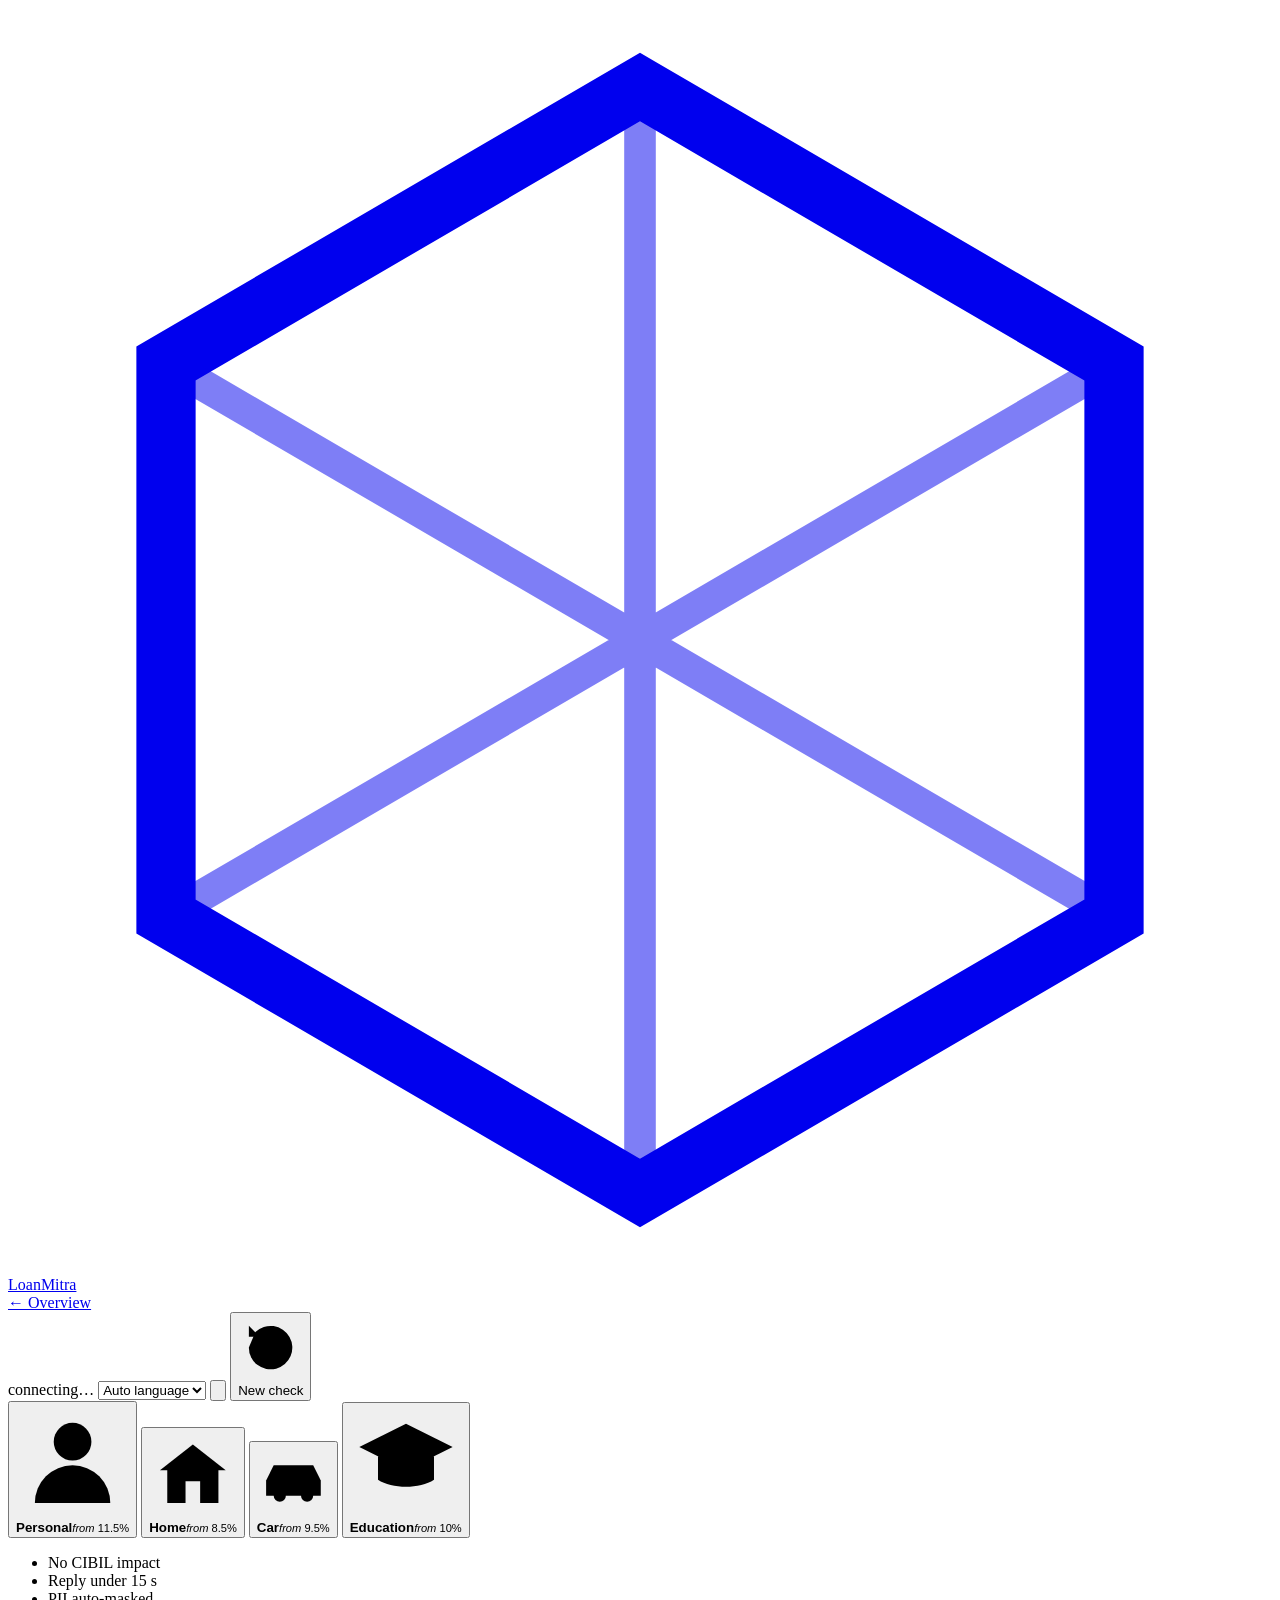
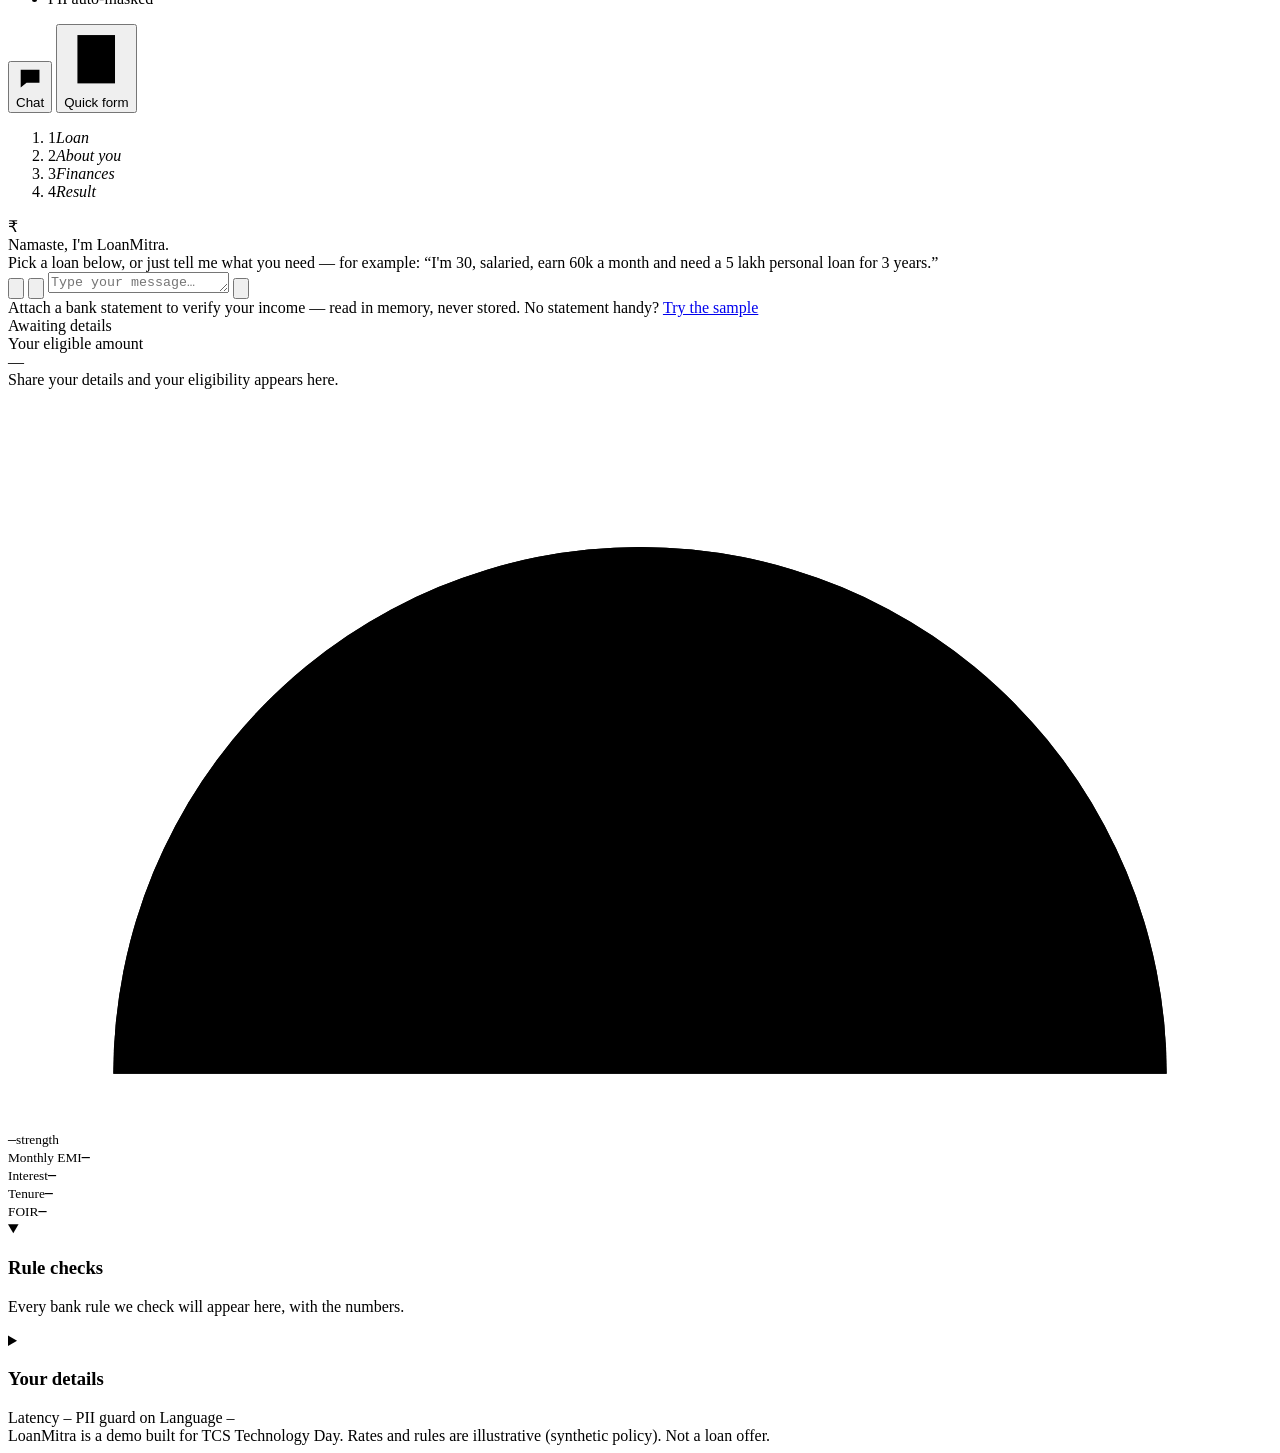
==== commit e65daf15: "Jury brief with how-we-did-it per criterion and 5-member split; brighter palette; UI follows the app" ====
--- a/frontend/chat.html
+++ b/frontend/chat.html
@@ -3,24 +3,19 @@
 <head>
   <meta charset="utf-8">
   <meta name="viewport" content="width=device-width, initial-scale=1">
-  <meta name="description" content="LoanMitra — check your loan eligibility in plain words. Soft check, no CIBIL impact, nothing stored.">
   <title>LoanMitra — Check Loan Eligibility</title>
-  <link rel="icon" type="image/svg+xml" href="/static/favicon.svg">
   <link rel="preconnect" href="https://fonts.googleapis.com">
-  <link rel="preconnect" href="https://fonts.gstatic.com" crossorigin>
-  <link href="https://fonts.googleapis.com/css2?family=Inter:wght@400;500;600;700;800&family=Noto+Sans+Devanagari:wght@400;600&family=IBM+Plex+Mono:wght@500;600&display=swap" rel="stylesheet">
-  <link rel="stylesheet" href="/static/theme.css">
+  <link href="https://fonts.googleapis.com/css2?family=Instrument+Serif:ital@0;1&family=Inter:wght@400;500;600;700&family=JetBrains+Mono:wght@400;500&family=Noto+Sans+Devanagari:wght@400;600&display=swap" rel="stylesheet">
   <link rel="stylesheet" href="/static/styles.css">
 </head>
 <body>
-  <div class="topstrip" aria-hidden="true"></div>
   <header class="topbar">
     <div class="wrap topbar-inner">
       <a class="brand" href="/" title="Back to overview">
-        <div class="logo" aria-hidden="true">₹</div>
+        <svg class="logo-mark" viewBox="0 0 32 32" aria-hidden="true"><path d="M16 2 28 9v14l-12 7L4 23V9z" fill="none" stroke="currentColor" stroke-width="1.5"/><path d="M16 2v28M4 9l24 14M28 9 4 23" stroke="currentColor" stroke-width=".8" opacity=".5"/></svg>
         <div>
           <div class="brand-name">LoanMitra</div>
-          <div class="brand-sub">← Overview</div>
+          <div class="brand-sub">← <span data-i18n>Overview</span></div>
         </div>
       </a>
       <div class="controls">
@@ -30,16 +25,18 @@
           <option value="en">English</option>
           <option value="hi">हिंदी</option>
           <option value="hinglish">Hinglish</option>
+          <option value="bn">বাংলা</option>
+          <option value="ta">தமிழ்</option>
+          <option value="te">తెలుగు</option>
+          <option value="mr">मराठी</option>
+          <option value="gu">ગુજરાતી</option>
+          <option value="kn">ಕನ್ನಡ</option>
+          <option value="ml">മലയാളം</option>
+          <option value="pa">ਪੰਜਾਬੀ</option>
+          <option value="od">ଓଡ଼ିଆ</option>
         </select>
-        <button id="themeBtn" class="icon-btn" title="Switch light / dark" aria-pressed="false" aria-label="Switch light or dark theme">
-          <svg class="sun" viewBox="0 0 24 24" fill="none" stroke="currentColor" stroke-width="2" aria-hidden="true"><circle cx="12" cy="12" r="4"/><path d="M12 2v2M12 20v2M4.9 4.9l1.4 1.4M17.7 17.7l1.4 1.4M2 12h2M20 12h2M4.9 19.1l1.4-1.4M17.7 6.3l1.4-1.4"/></svg>
-          <svg class="moon" viewBox="0 0 24 24" fill="none" stroke="currentColor" stroke-width="2" aria-hidden="true" hidden><path d="M20 13.5A8 8 0 0 1 10.5 4 8 8 0 1 0 20 13.5z"/></svg>
-        </button>
-        <button id="ttsBtn" class="icon-btn tts" title="Read replies aloud" aria-pressed="false" aria-label="Read replies aloud">
-          <svg viewBox="0 0 24 24" fill="none" stroke="currentColor" stroke-width="2" aria-hidden="true"><path d="M11 5 6 9H3v6h3l5 4z"/><path d="M15.5 8.5a5 5 0 0 1 0 7"/></svg>
-          <span class="lbl">Read aloud</span>
-        </button>
-        <button id="resetBtn" class="btn-ghost">↺ New check</button>
+        <button id="ttsBtn" class="icon-btn" title="Read replies aloud" aria-pressed="false" aria-label="Read replies aloud"><svg class="ico" viewBox="0 0 24 24" aria-hidden="true"><path d="M4 9h4l5-4v14l-5-4H4z"/><path d="M17 10l4 4M21 10l-4 4"/></svg></button>
+        <button id="resetBtn" class="btn-ghost"><svg class="ico" viewBox="0 0 24 24" aria-hidden="true"><path d="M4 12a8 8 0 1 0 2.4-5.7"/><path d="M4 4v4h4"/></svg><span class="resetText" data-i18n>New check</span></button>
       </div>
     </div>
   </header>
@@ -47,13 +44,13 @@
   <section class="appbar">
     <div class="wrap">
       <div class="products" role="tablist" aria-label="Choose a loan">
-        <button class="product" data-type="personal" role="tab" aria-selected="false"><span class="p-ico"><svg viewBox="0 0 24 24" fill="none" stroke="currentColor" stroke-width="2" aria-hidden="true"><rect x="3" y="6" width="18" height="13" rx="2"/><path d="M3 10h18M7 15h4"/></svg></span><span><b>Personal</b><small>from 11.5%</small></span></button>
-        <button class="product" data-type="home" role="tab" aria-selected="false"><span class="p-ico"><svg viewBox="0 0 24 24" fill="none" stroke="currentColor" stroke-width="2" aria-hidden="true"><path d="M4 11 12 4l8 7M6 10v9h12v-9"/></svg></span><span><b>Home</b><small>from 8.5%</small></span></button>
-        <button class="product" data-type="auto" role="tab" aria-selected="false"><span class="p-ico"><svg viewBox="0 0 24 24" fill="none" stroke="currentColor" stroke-width="2" aria-hidden="true"><path d="M5 12l1.5-4.5h11L19 12M4 12h16v5h-2.5M4 17h2.5"/><circle cx="8" cy="17" r="1.6"/><circle cx="16" cy="17" r="1.6"/></svg></span><span><b>Car</b><small>from 9.5%</small></span></button>
-        <button class="product" data-type="education" role="tab" aria-selected="false"><span class="p-ico"><svg viewBox="0 0 24 24" fill="none" stroke="currentColor" stroke-width="2" aria-hidden="true"><path d="M12 5 3 9l9 4 7-3v5M6 12v4c0 1.5 2.7 3 6 3s6-1.5 6-3v-4"/></svg></span><span><b>Education</b><small>from 10%</small></span></button>
+        <button class="product" data-type="personal" role="tab"><svg class="ico" viewBox="0 0 24 24" aria-hidden="true"><circle cx="12" cy="8" r="4"/><path d="M4 21a8 8 0 0 1 16 0"/></svg><span><b data-i18n>Personal</b><small><i data-i18n>from</i> 11.5%</small></span></button>
+        <button class="product" data-type="home" role="tab"><svg class="ico" viewBox="0 0 24 24" aria-hidden="true"><path d="M3 11 12 4l9 7"/><path d="M5 10v10h14V10M10 20v-6h4v6"/></svg><span><b data-i18n>Home</b><small><i data-i18n>from</i> 8.5%</small></span></button>
+        <button class="product" data-type="auto" role="tab"><svg class="ico" viewBox="0 0 24 24" aria-hidden="true"><path d="M5 17H3v-5l2.5-5h13L21 12v5h-2"/><circle cx="7.5" cy="17" r="2"/><circle cx="16.5" cy="17" r="2"/><path d="M9.5 17h5M3 12h18"/></svg><span><b data-i18n>Car</b><small><i data-i18n>from</i> 9.5%</small></span></button>
+        <button class="product" data-type="education" role="tab"><svg class="ico" viewBox="0 0 24 24" aria-hidden="true"><path d="M2 9l10-5 10 5-10 5z"/><path d="M6 11v5c3 2 9 2 12 0v-5M22 9v6"/></svg><span><b data-i18n>Education</b><small><i data-i18n>from</i> 10%</small></span></button>
       </div>
       <ul class="trust">
-        <li>No CIBIL impact</li><li>13 s reply budget</li><li>PII auto-masked</li>
+        <li data-i18n>No CIBIL impact</li><li data-i18n>Reply under 15 s</li><li data-i18n>PII auto-masked</li>
       </ul>
     </div>
   </section>
@@ -62,91 +59,99 @@
     <!-- ================= Chat ================= -->
     <section class="chat card" aria-label="Chat with LoanMitra">
       <div class="mode-tabs" role="tablist" aria-label="How do you want to check?">
-        <button type="button" class="mode-tab" id="tabChat" role="tab" aria-selected="true"><svg viewBox="0 0 24 24" fill="none" stroke="currentColor" stroke-width="2" aria-hidden="true"><path d="M4 5h16v11H9l-5 4z"/></svg> Chat with LoanMitra</button>
-        <button type="button" class="mode-tab" id="tabForm" role="tab" aria-selected="false"><svg viewBox="0 0 24 24" fill="none" stroke="currentColor" stroke-width="2" aria-hidden="true"><rect x="5" y="4" width="14" height="16" rx="2"/><path d="M9 9h6M9 13h6M9 17h3"/></svg> Quick form</button>
+        <button type="button" class="mode-tab" id="tabChat" role="tab" aria-selected="true"><svg class="ico" viewBox="0 0 24 24" aria-hidden="true"><path d="M4 5h16v11H9l-5 4z"/></svg><span data-i18n>Chat</span></button>
+        <button type="button" class="mode-tab" id="tabForm" role="tab" aria-selected="false"><svg class="ico" viewBox="0 0 24 24" aria-hidden="true"><rect x="5" y="3" width="14" height="18"/><path d="M9 8h6M9 12h6M9 16h4"/></svg><span data-i18n>Quick form</span></button>
       </div>
 
       <div id="chatPanel" class="panel">
       <ol class="stepper" id="stepper" aria-label="Progress">
-        <li data-step="0"><span>1</span>Loan</li>
-        <li data-step="1"><span>2</span>About you</li>
-        <li data-step="2"><span>3</span>Finances</li>
-        <li data-step="3"><span>4</span>Result</li>
+        <li data-step="0"><span>1</span><em data-i18n>Loan</em></li>
+        <li data-step="1"><span>2</span><em data-i18n>About you</em></li>
+        <li data-step="2"><span>3</span><em data-i18n>Finances</em></li>
+        <li data-step="3"><span>4</span><em data-i18n>Result</em></li>
       </ol>
 
       <div id="messages" class="messages" aria-live="polite">
         <div class="msg bot">
           <div class="avatar" aria-hidden="true">₹</div>
-          <div class="bubble">
-            Namaste! I'm <b>LoanMitra</b>.<br>
-            Pick a loan above, or just tell me what you need, e.g. <i>“I'm 30, salaried, earn 60k a month and need a 5 lakh personal loan for 3 years.”</i>
-          </div>
+          <div class="bubble welcome"><div class="lead" data-i18n>Namaste, I'm LoanMitra.</div><span data-i18n>Pick a loan below, or just tell me what you need — for example: “I'm 30, salaried, earn 60k a month and need a 5 lakh personal loan for 3 years.”</span></div>
         </div>
       </div>
 
       <div id="quick" class="quick" aria-label="Quick replies"></div>
 
       <form id="composer" class="composer" autocomplete="off">
-        <button type="button" id="micBtn" class="mic" title="Speak" aria-label="Speak"><svg viewBox="0 0 24 24" fill="none" stroke="currentColor" stroke-width="2" aria-hidden="true"><rect x="9" y="3" width="6" height="11" rx="3"/><path d="M5 11a7 7 0 0 0 14 0M12 18v3"/></svg></button>
-        <textarea id="input" rows="1" placeholder="Type your message…" aria-label="Message"></textarea>
-        <button type="submit" id="sendBtn" class="btn-primary" aria-label="Send"><svg viewBox="0 0 24 24" fill="none" stroke="currentColor" stroke-width="2.4" aria-hidden="true"><path d="M5 12h14M13 6l6 6-6 6"/></svg></button>
+        <button type="button" id="attachBtn" class="mic" aria-label="Upload bank statement (PDF or CSV)"><svg class="ico" viewBox="0 0 24 24" aria-hidden="true"><path d="M20 11.5 12 19.5a5 5 0 0 1-7-7l8-8a3.3 3.3 0 0 1 4.7 4.7l-8 8a1.7 1.7 0 0 1-2.4-2.4l7.4-7.4"/></svg></button>
+        <input type="file" id="stmtFile" accept=".pdf,.csv,application/pdf,text/csv" hidden>
+        <button type="button" id="micBtn" class="mic" aria-label="Speak"><svg class="ico" viewBox="0 0 24 24" aria-hidden="true"><rect x="9" y="3" width="6" height="11" rx="3"/><path d="M5 11a7 7 0 0 0 14 0M12 18v3"/></svg></button>
+        <textarea id="input" rows="1" placeholder="Type your message…" data-i18n-ph aria-label="Message"></textarea>
+        <button type="submit" id="sendBtn" class="btn-primary" aria-label="Send"><svg class="ico" viewBox="0 0 24 24" aria-hidden="true"><path d="M5 12h14M13 6l6 6-6 6"/></svg></button>
       </form>
-      <div class="hint">Indicative soft check only — final approval subject to document verification.</div>
+      <div class="hint"><span data-i18n>Attach a bank statement to verify your income — read in memory, never stored.</span> <span data-i18n>No statement handy?</span> <a href="/static/demo_statement.pdf" download data-i18n>Try the sample</a></div>
       </div>
 
       <div id="formPanel" class="panel form-panel" hidden>
         <form id="quickForm" class="qform" novalidate>
-          <p class="form-intro">Prefer a form? Fill these in and get your result instantly. Nothing is stored.</p>
-          <div class="personas" aria-label="One-click demo personas">
-            <span>1-click personas:</span>
-            <button type="button" data-persona="salaried">Salaried · 60k</button>
-            <button type="button" data-persona="tight">Tight home budget</button>
-            <button type="button" data-persona="coapp">Education + parent</button>
+          <p class="form-intro" data-i18n>Prefer a form? Fill these in and get your result instantly. Nothing is stored.</p>
+          <div class="autofill">
+            <div class="autofill-head"><b data-i18n>Fetch my details</b> <span class="sim-tag" data-i18n>simulated bureau + Account Aggregator</span></div>
+            <div class="autofill-row">
+              <input id="fMobile4" type="text" inputmode="numeric" maxlength="4" pattern="[0-9]{4}" placeholder="Mobile last 4 digits" data-i18n-ph aria-label="Mobile number, last 4 digits">
+              <label class="consent"><input id="fConsent" type="checkbox"> <span data-i18n>I consent to a soft credit check and bank-statement read</span></label>
+              <button type="button" id="fetchBtn" class="btn-ghost" data-i18n>Fetch</button>
+            </div>
+            <div id="fetchOut" class="muted" aria-live="polite"></div>
+            <div class="autofill-head stmt-head"><b data-i18n>Or verify from your bank statement</b> <span class="live-tag" data-i18n>live analysis · not stored</span></div>
+            <div class="autofill-row">
+              <input type="file" id="fStmt" accept=".pdf,.csv,application/pdf,text/csv" aria-label="Bank statement PDF or CSV">
+              <a class="muted" href="/static/demo_statement.pdf" download data-i18n>Sample statement</a>
+            </div>
+            <div id="stmtOut" class="muted" aria-live="polite"></div>
           </div>
           <div class="fgrid">
-            <label class="field full"><span>Loan type</span>
+            <label class="field full"><span data-i18n>Loan type</span>
               <select id="fType" required>
-                <option value="personal">Personal loan</option>
-                <option value="home">Home loan</option>
-                <option value="auto">Car loan</option>
-                <option value="education">Education loan</option>
-              </select></label>
-            <label class="field"><span>Loan amount (₹)</span><input id="fAmount" type="number" inputmode="numeric" min="10000" step="10000" placeholder="500000" required><small class="fmt" data-for="fAmount"></small></label>
-            <label class="field"><span>Repay over (years)</span><input id="fTenure" type="number" inputmode="decimal" min="1" max="30" step="1" placeholder="3" required></label>
-            <label class="field"><span>Your age</span><input id="fAge" type="number" inputmode="numeric" min="17" max="80" placeholder="30" required></label>
-
-            <label class="field" data-show="personal home auto"><span>Employment</span>
+                <option value="personal" data-i18n>Personal loan</option>
+                <option value="home" data-i18n>Home loan</option>
+                <option value="auto" data-i18n>Car loan</option>
+                <option value="education" data-i18n>Education loan</option>
+              </select></label>
+            <label class="field"><span data-i18n>Loan amount (₹)</span><input id="fAmount" type="number" inputmode="numeric" min="10000" step="10000" placeholder="500000" required><small class="fmt" data-for="fAmount"></small></label>
+            <label class="field"><span data-i18n>Repay over (years)</span><input id="fTenure" type="number" inputmode="decimal" min="1" max="30" step="1" placeholder="3" required></label>
+            <label class="field"><span data-i18n>Your age</span><input id="fAge" type="number" inputmode="numeric" min="17" max="80" placeholder="30" required></label>
+
+            <label class="field" data-show="personal home auto"><span data-i18n>Employment</span>
               <select id="fEmp">
-                <option value="salaried">Salaried</option>
-                <option value="self_employed">Self-employed / business</option>
-                <option value="not_employed">Not working</option>
-              </select></label>
-            <label class="field" data-show="personal home auto"><span>Net monthly income (₹)</span><input id="fIncome" type="number" inputmode="numeric" min="0" step="1000" placeholder="60000"><small class="fmt" data-for="fIncome"></small></label>
-            <label class="field" data-show="personal home auto"><span>Credit score (CIBIL)</span>
+                <option value="salaried" data-i18n>Salaried</option>
+                <option value="self_employed" data-i18n>Self-employed / business</option>
+                <option value="not_employed" data-i18n>Not working</option>
+              </select></label>
+            <label class="field" data-show="personal home auto"><span data-i18n>Net monthly income (₹)</span><input id="fIncome" type="number" inputmode="numeric" min="0" step="1000" placeholder="60000"><small class="fmt" data-for="fIncome"></small></label>
+            <label class="field" data-show="personal home auto"><span data-i18n>Credit score (CIBIL)</span>
               <select id="fScore">
-                <option value="780">750 and above (excellent)</option>
-                <option value="725">700 – 749 (good)</option>
-                <option value="675">650 – 699 (fair)</option>
-                <option value="620">Below 650</option>
-                <option value="unknown">I don't know</option>
-              </select></label>
-            <label class="field" data-show="personal home auto"><span>Existing EMIs per month (₹)</span><input id="fEmi" type="number" inputmode="numeric" min="0" step="500" value="0"></label>
-            <label class="field" data-show="home"><span>Property value (₹)</span><input id="fProperty" type="number" inputmode="numeric" min="100000" step="100000" placeholder="7000000"><small class="fmt" data-for="fProperty"></small></label>
-            <label class="field" data-show="auto"><span>Vehicle on-road price (₹)</span><input id="fVehicle" type="number" inputmode="numeric" min="50000" step="10000" placeholder="1000000"><small class="fmt" data-for="fVehicle"></small></label>
-
-            <label class="field" data-show="education"><span>Where is the course?</span>
-              <select id="fAbroad"><option value="false">In India</option><option value="true">Abroad</option></select></label>
-            <label class="field" data-show="education"><span>Parent / guardian monthly income (₹)</span><input id="fCoIncome" type="number" inputmode="numeric" min="0" step="1000" placeholder="80000"><small class="fmt" data-for="fCoIncome"></small></label>
-            <label class="field" data-show="education"><span>Parent / guardian credit score</span>
+                <option value="780" data-i18n>750 and above (excellent)</option>
+                <option value="725" data-i18n>700 – 749 (good)</option>
+                <option value="675" data-i18n>650 – 699 (fair)</option>
+                <option value="620" data-i18n>Below 650</option>
+                <option value="unknown" data-i18n>I don't know</option>
+              </select></label>
+            <label class="field" data-show="personal home auto"><span data-i18n>Existing EMIs per month (₹)</span><input id="fEmi" type="number" inputmode="numeric" min="0" step="500" value="0"></label>
+            <label class="field" data-show="home"><span data-i18n>Property value (₹)</span><input id="fProperty" type="number" inputmode="numeric" min="100000" step="100000" placeholder="7000000"><small class="fmt" data-for="fProperty"></small></label>
+            <label class="field" data-show="auto"><span data-i18n>Vehicle on-road price (₹)</span><input id="fVehicle" type="number" inputmode="numeric" min="50000" step="10000" placeholder="1000000"><small class="fmt" data-for="fVehicle"></small></label>
+
+            <label class="field" data-show="education"><span data-i18n>Where is the course?</span>
+              <select id="fAbroad"><option value="false" data-i18n>In India</option><option value="true" data-i18n>Abroad</option></select></label>
+            <label class="field" data-show="education"><span data-i18n>Parent / guardian monthly income (₹)</span><input id="fCoIncome" type="number" inputmode="numeric" min="0" step="1000" placeholder="80000"><small class="fmt" data-for="fCoIncome"></small></label>
+            <label class="field" data-show="education"><span data-i18n>Parent / guardian credit score</span>
               <select id="fCoScore">
-                <option value="780">750 and above</option><option value="725">700 – 749</option>
-                <option value="675">650 – 699</option><option value="620">Below 650</option><option value="unknown">Don't know</option>
-              </select></label>
-            <label class="field" data-show="education"><span>Parent / guardian EMIs per month (₹)</span><input id="fCoEmi" type="number" inputmode="numeric" min="0" step="500" value="0"></label>
+                <option value="780" data-i18n>750 and above</option><option value="725" data-i18n>700 – 749</option>
+                <option value="675" data-i18n>650 – 699</option><option value="620" data-i18n>Below 650</option><option value="unknown" data-i18n>Don't know</option>
+              </select></label>
+            <label class="field" data-show="education"><span data-i18n>Parent / guardian EMIs per month (₹)</span><input id="fCoEmi" type="number" inputmode="numeric" min="0" step="500" value="0"></label>
           </div>
           <div class="form-actions">
-            <button type="submit" class="btn-cta">Check eligibility</button>
-            <span class="muted">Soft check · no CIBIL impact</span>
+            <button type="submit" class="btn-cta" data-i18n>Check eligibility</button>
+            <span class="muted" data-i18n>Soft check · no CIBIL impact</span>
           </div>
           <div id="formResult" class="form-result" hidden aria-live="polite"></div>
         </form>
@@ -155,88 +160,82 @@
 
     <!-- ================= Result / dashboard ================= -->
     <aside class="dash">
-      <div class="card result" id="resultCard" data-status="idle">
+      <div class="card result" id="resultCard">
         <div class="result-top">
           <div>
             <div id="statusPill" class="pill pill-idle">Awaiting details</div>
             <div class="result-label" id="resultLabel">Your eligible amount</div>
             <div class="result-amount" id="resultAmount">—</div>
             <div class="result-sub" id="resultSub">Share your details and your eligibility appears here.</div>
-            <button type="button" class="link-btn" id="dlCard" hidden>Download verdict card (PNG)</button>
           </div>
           <div class="gauge-wrap">
             <svg class="gauge" viewBox="0 0 120 70" aria-hidden="true">
               <path class="gauge-track" d="M10 65 A50 50 0 0 1 110 65" />
               <path id="gaugeFill" class="gauge-fill" d="M10 65 A50 50 0 0 1 110 65" />
             </svg>
-            <div class="gauge-label"><span id="gaugeScore">–</span><small>strength</small></div>
+            <div class="gauge-label"><span id="gaugeScore">–</span><small data-i18n>strength</small></div>
           </div>
         </div>
         <div class="kpis">
-          <div class="kpi"><small>Monthly EMI</small><strong id="kpiEmi">–</strong></div>
-          <div class="kpi"><small>Interest / yr</small><strong id="kpiRate">–</strong></div>
-          <div class="kpi"><small>Tenure</small><strong id="kpiTenure">–</strong></div>
-          <div class="kpi"><small><span class="q" title="FOIR — the share of your monthly income already going to EMIs. Banks usually allow up to 50–55%.">Budget use</span></small><strong id="kpiFoir">–</strong><span class="bar" aria-hidden="true"><span id="foirBar" data-zone="ok"></span></span></div>
-        </div>
-        <div class="donut-row" id="donutRow" hidden>
-          <svg class="donut" viewBox="0 0 42 42" role="img" aria-label="Principal versus total interest split">
-            <circle cx="21" cy="21" r="15.9155" class="donut-bg"></circle>
-            <circle id="donutInterest" cx="21" cy="21" r="15.9155" class="donut-fg"></circle>
-          </svg>
-          <div class="donut-legend">
-            <span><i class="sw p"></i>Principal <b id="donutP">–</b></span>
-            <span><i class="sw i"></i>Interest <b id="donutI">–</b></span>
-          </div>
-        </div>
+          <div class="kpi"><small data-i18n>Monthly EMI</small><strong id="kpiEmi">–</strong></div>
+          <div class="kpi"><small data-i18n>Interest</small><strong id="kpiRate">–</strong></div>
+          <div class="kpi"><small data-i18n>Tenure</small><strong id="kpiTenure">–</strong></div>
+          <div class="kpi"><small>FOIR</small><strong id="kpiFoir">–</strong></div>
+        </div>
+      </div>
+
+      <div class="card" id="lendersCard" hidden>
+        <h3><span data-i18n>Compare banks</span> <span class="sim-tag" data-i18n>simulated lender panel</span></h3>
+        <div id="lendersList" class="lenders"></div>
       </div>
 
       <div class="card" id="simCard" hidden>
-        <h3>Try a different amount or tenure</h3>
+        <h3 data-i18n>Try a different amount or tenure</h3>
         <label class="slider">
-          <span>Loan amount <b id="simAmountVal">–</b></span>
+          <span><i data-i18n>Loan amount</i> <b id="simAmountVal">–</b></span>
           <input type="range" id="simAmount" min="0" max="100" step="1">
         </label>
         <label class="slider">
-          <span>Tenure <b id="simTenureVal">–</b></span>
+          <span><i data-i18n>Tenure</i> <b id="simTenureVal">–</b></span>
           <input type="range" id="simTenure" min="1" max="30" step="1">
         </label>
         <div class="sim-out" id="simOut" aria-live="polite"></div>
       </div>
 
       <div class="card" id="stepsCard" hidden>
-        <h3>How to improve your chances</h3>
+        <h3 data-i18n>How to improve your chances</h3>
         <ul id="stepsList" class="steps"></ul>
       </div>
 
       <details class="card fold" open>
-        <summary><h3>Rule checks</h3></summary>
+        <summary><h3 data-i18n>Rule checks</h3></summary>
         <ul id="checksList" class="checks"></ul>
-        <p class="muted" id="checksEmpty">Every bank rule we check will appear here, with the numbers.</p>
+        <p class="muted" id="checksEmpty" data-i18n>Every bank rule we check will appear here, with the numbers.</p>
       </details>
 
       <details class="card fold">
-        <summary><h3>Your details <span id="profileProgress" class="muted"></span></h3></summary>
+        <summary><h3><span data-i18n>Your details</span> <span id="profileProgress" class="muted"></span></h3></summary>
         <ul id="profileList" class="profile-list"></ul>
       </details>
 
       <details class="card fold" id="docsCard" hidden>
-        <summary><h3>Documents to keep ready</h3></summary>
+        <summary><h3 data-i18n>Documents to keep ready</h3></summary>
         <ul id="docsList" class="docs"></ul>
       </details>
 
       <div class="meta">
-        <span id="latencyBadge" class="badge badge-muted">–</span>
+        <span id="latencyBadge" class="badge badge-muted">Latency –</span>
         <span id="piiBadge" class="badge badge-muted">PII guard on</span>
-        <span id="langBadge" class="badge badge-muted">–</span>
+        <span id="langBadge" class="badge badge-muted">Language –</span>
       </div>
     </aside>
   </main>
 
-  <footer class="footer wrap">
+  <footer class="footer wrap" data-i18n>
     LoanMitra is a demo built for TCS Technology Day. Rates and rules are illustrative (synthetic policy). Not a loan offer.
   </footer>
 
-  <script src="/static/theme.js"></script>
+  <script src="/static/ui_strings.js"></script>
   <script src="/static/app.js"></script>
 </body>
 </html>
